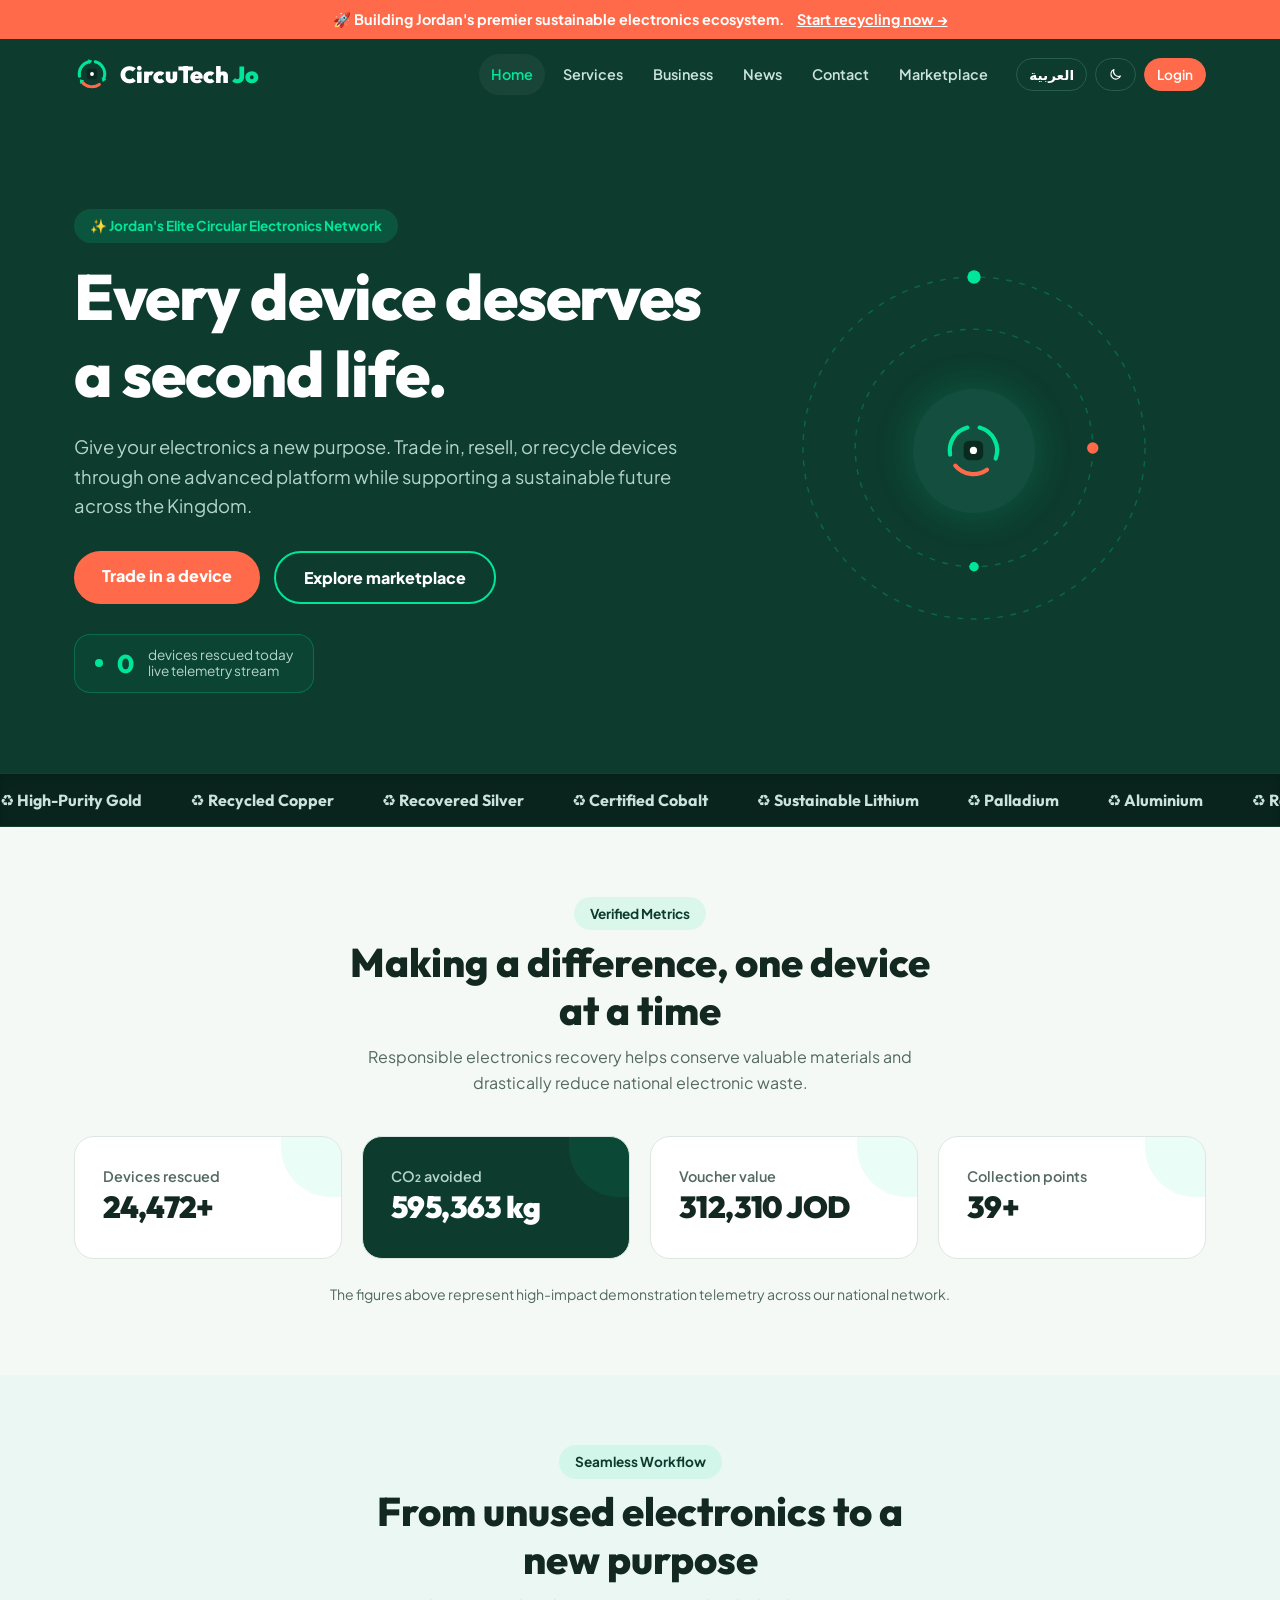
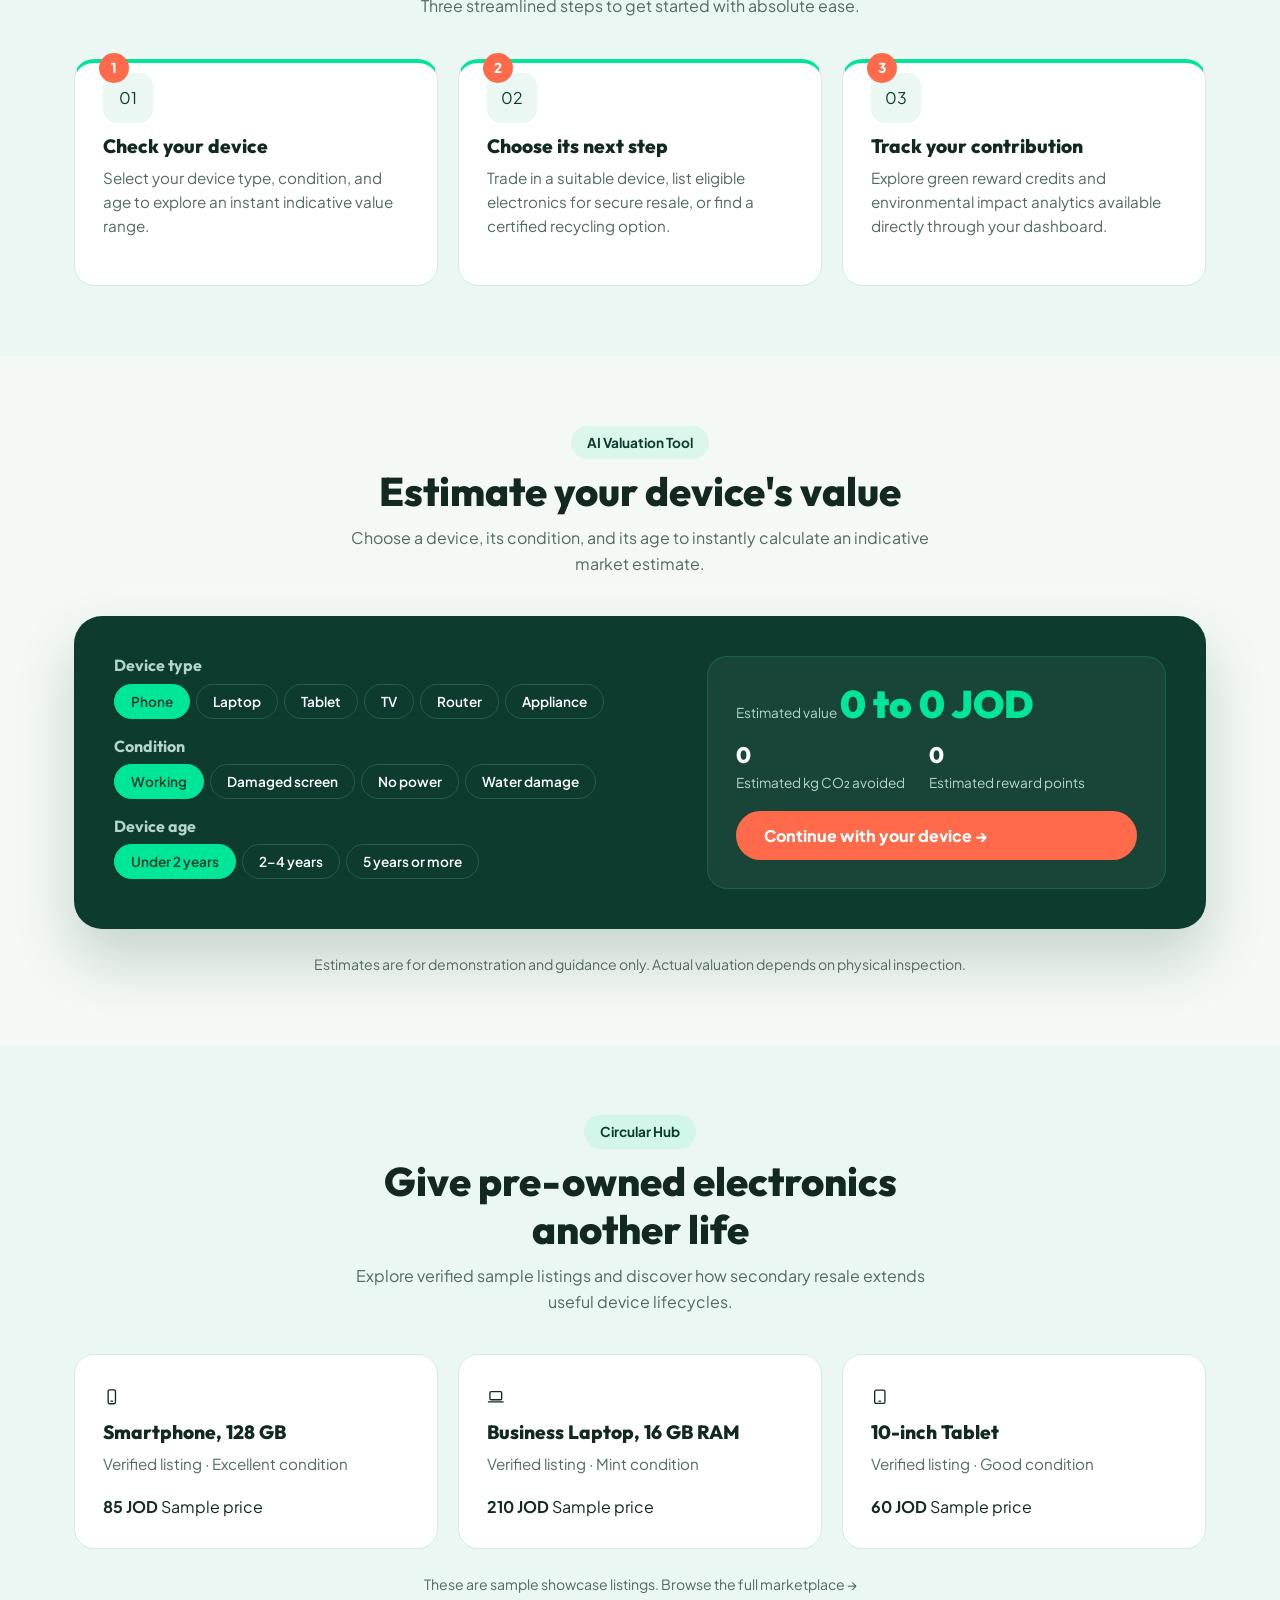
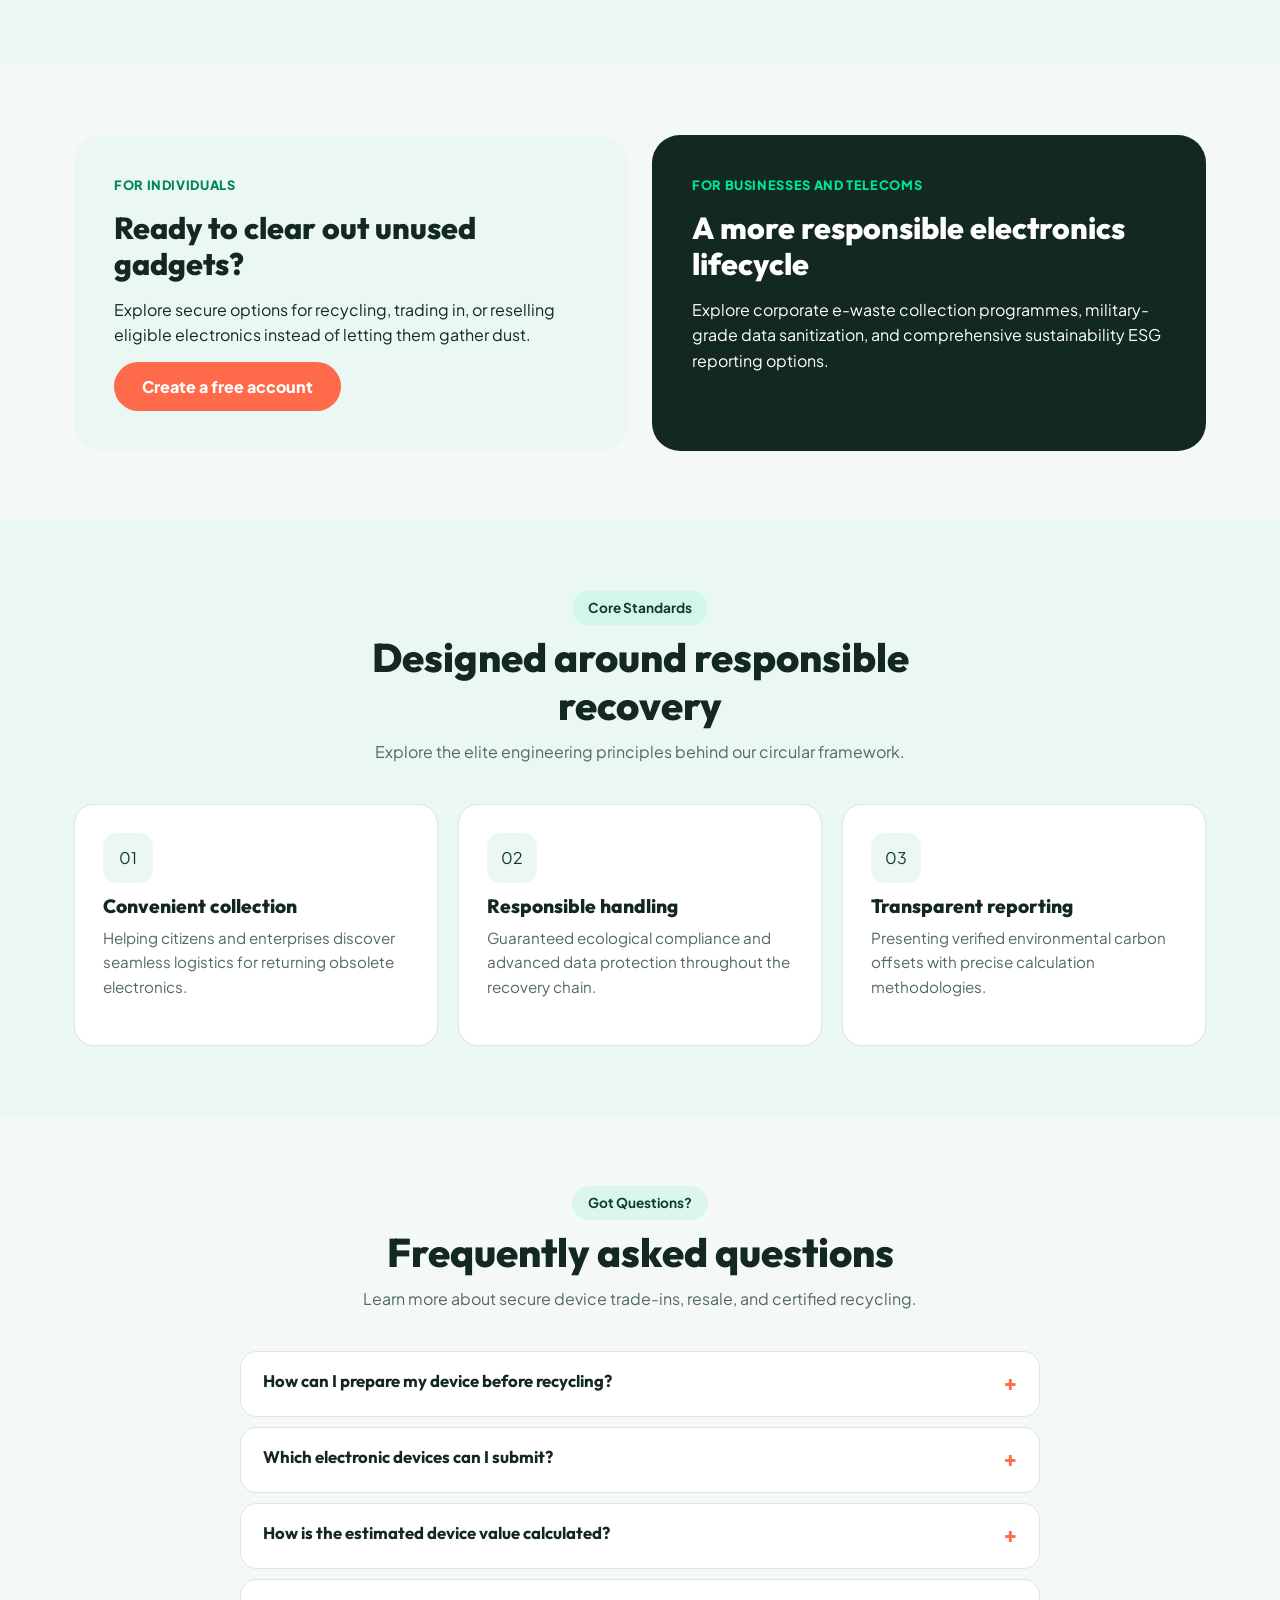
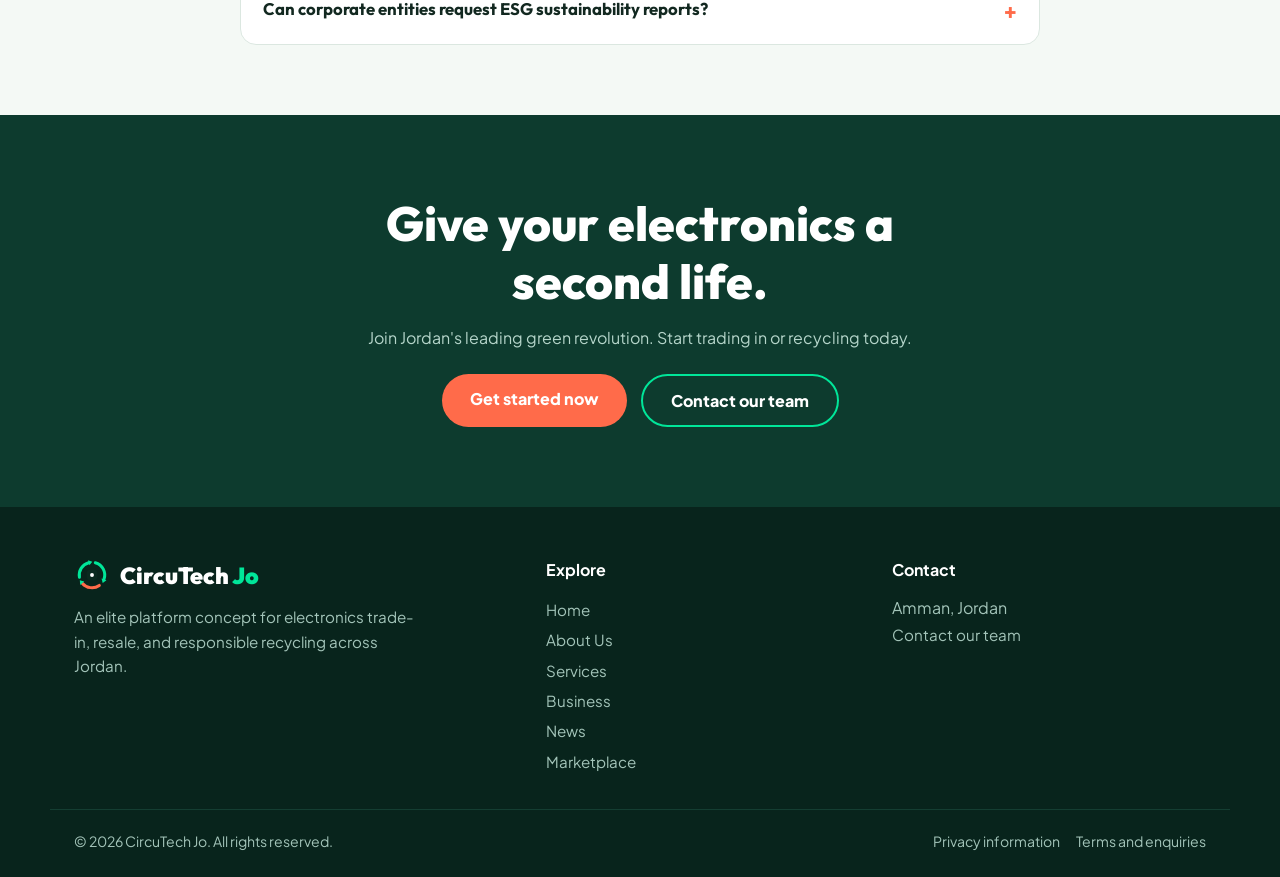
==== circutech/index.html @ 343beb9c "first commit" ====
<!DOCTYPE html>
<html lang="en">
<head>
  <meta charset="UTF-8">
  <meta name="viewport" content="width=device-width, initial-scale=1">

  <title>CircuTech Jo | Give Electronics a Second Life</title>
  <meta name="description" content="Trade in, resell, and recycle electronic devices in Jordan with CircuTech Jo. Discover device valuation, rewards, and sustainable electronics.">
  <meta name="theme-color" content="#0d3b2e">
  <meta name="robots" content="index, follow">

  <meta property="og:title" content="CircuTech Jo | Give Electronics a Second Life">
  <meta property="og:description" content="A smarter way to trade in, resell, and recycle electronics in Jordan.">
  <meta property="og:type" content="website">

  <link rel="preconnect" href="https://fonts.googleapis.com">
  <link rel="preconnect" href="https://fonts.gstatic.com" crossorigin>
  <link href="https://fonts.googleapis.com/css2?family=Outfit:wght@600;700;800;900&family=Plus+Jakarta+Sans:wght@400;500;600;700;800&display=swap" rel="stylesheet">

  <link rel="stylesheet" href="LandingPage/style.css">

  <script src="LandingPage/script.js" defer></script>
  <script src="LandingPage/fx.js" defer></script>

  <style>
    /* لمسات بصرية إضافية فاخرة وخارقة للرئيسية دون الخروج عن ستايل الـ CSS الأصلي */
    .hero {
      padding: 100px 0 80px;
    }
    .card.stat {
      position: relative;
      overflow: hidden;
    }
    .card.stat::after {
      content: '';
      position: absolute;
      top: 0;
      right: 0;
      width: 60px;
      height: 60px;
      background: rgba(0, 230, 153, 0.08);
      border-radius: 0 0 0 50px;
      transition: var(--transition);
    }
    .card.stat:hover::after {
      background: rgba(0, 230, 153, 0.2);
      transform: scale(1.1);
    }
    .calc {
      box-shadow: 0 30px 60px rgba(13, 59, 46, 0.2);
    }
    .step {
      border-top: 4px solid var(--mint);
    }
    .marq {
      box-shadow: inset 0 4px 10px rgba(0,0,0,0.1);
    }
  </style>
</head>

<body>

  <a class="skip" href="#main">Skip to content</a>

  <!-- Announcement -->
  <div class="ann">
    🚀 Building Jordan's premier sustainable electronics ecosystem. 
    <a href="loginpage/login.html#register">Start recycling now →</a>
  </div>

  <!-- Header -->
  <header class="nav" id="top">
    <div class="wrap">

      <a class="logo" href="index.html" aria-label="CircuTech Jo home">
        <svg class="logo-mark" viewBox="0 0 48 48" aria-hidden="true">
          <path class="arc" d="M28.4 7.6A17 17 0 0 1 39.97 29.8"/>
          <polygon class="head" points="38.3,34.5 43.26,31 36.68,28.6"/>
          <path class="arc" d="M33.75 37.9A17 17 0 0 1 10.98 34.93"/>
          <polygon class="head" points="7.77,31.1 8.3,37.18 13.66,32.68"/>
          <path class="arc" d="M7.26 26.95A17 17 0 0 1 19.6 7.58"/>
          <polygon class="head" points="24.43,6.28 18.69,4.2 20.5,10.96"/>
          <rect class="chip" x="17" y="17" width="14" height="14" rx="4"/>
          <circle cx="24" cy="24" r="2.6" fill="#fff"/>
        </svg>
        <span class="logo-text">CircuTech <i>Jo</i></span>
      </a>

      <nav aria-label="Main navigation">
        <ul id="menu">
          <li><a href="index.html" class="active" aria-current="page">Home</a></li>
          <li><a href="servicespage/services.html">Services</a></li>
          <li><a href="businesspage/business.html">Business</a></li>
          <li><a href="newspage/news.html">News</a></li>
          <li><a href="contactpage/contact.html">Contact</a></li>
          <li><a href="marketpage/market.html">Marketplace</a></li>
        </ul>
      </nav>

      <div class="actions">
        <button class="btn-sm" type="button" id="languageBtn" aria-label="Switch language to Arabic">
          العربية
        </button>

        <button class="btn-sm" type="button" id="theme" aria-label="Toggle dark mode" aria-pressed="false">
          <svg class="i" viewBox="0 0 24 24" aria-hidden="true">
            <path d="M20 14.5A8 8 0 0 1 9.5 4a8 8 0 1 0 10.5 10.5z"/>
          </svg>
        </button>

        <a class="btn-sm login" href="loginpage/login.html">Login</a>

        <button
          class="menu-btn"
          type="button"
          id="menuBtn"
          aria-label="Open menu"
          aria-expanded="false"
          aria-controls="menu">
          <span></span>
          <span></span>
          <span></span>
        </button>
      </div>

    </div>
  </header>

  <main id="main">

    <!-- Hero -->
    <section class="hero">
      <canvas id="net" aria-hidden="true"></canvas>

      <div class="wrap">

        <div class="hero-content">
          <span class="badge">✨ Jordan's Elite Circular Electronics Network</span>

          <h1>Every device deserves a second life.</h1>

          <p class="lead">
            Give your electronics a new purpose. Trade in, resell, or recycle
            devices through one advanced platform while supporting a sustainable future across the Kingdom.
          </p>

          <div class="cta">
            <a class="btn" href="loginpage/login.html#register">
              Trade in a device
            </a>

            <a class="btn ghost" href="marketpage/market.html">
              Explore marketplace
            </a>
          </div>

          <div class="live" aria-label="Demonstration counter">
            <span class="dotp" aria-hidden="true"></span>
            <b id="liveN">0</b>
            <small>
              devices rescued today
              <br>
              live telemetry stream
            </small>
          </div>
        </div>

        <div class="orbit" aria-hidden="true">
          <svg viewBox="0 0 400 400">
            <circle class="ring r1" cx="200" cy="200" r="180"/>
            <circle class="ring r2" cx="200" cy="200" r="125"/>

            <g class="spin1">
              <circle class="dot" cx="200" cy="20" r="7"/>
            </g>

            <g class="spin2">
              <circle class="dot c" cx="325" cy="200" r="6"/>
            </g>

            <g class="spin3">
              <circle class="dot" cx="200" cy="325" r="5"/>
            </g>
          </svg>

          <div class="core">
            <svg viewBox="0 0 48 48">
              <path d="M28.4 7.6A17 17 0 0 1 39.97 29.8" fill="none" stroke="#00e699" stroke-width="3" stroke-linecap="round"/>
              <path d="M33.75 37.9A17 17 0 0 1 10.98 34.93" fill="none" stroke="#ff6b4a" stroke-width="3" stroke-linecap="round"/>
              <path d="M7.26 26.95A17 17 0 0 1 19.6 7.58" fill="none" stroke="#00e699" stroke-width="3" stroke-linecap="round"/>
              <rect x="17" y="17" width="14" height="14" rx="4" fill="#0a2a20"/>
              <circle cx="24" cy="24" r="2.6" fill="#fff"/>
            </svg>
          </div>
        </div>

      </div>
    </section>

    <!-- Recovered Materials -->
    <div class="marq" aria-label="Examples of materials recovered from electronics">
      <div class="marq-t" aria-hidden="true">
        <span>♻ High-Purity Gold</span>
        <span>♻ Recycled Copper</span>
        <span>♻ Recovered Silver</span>
        <span>♻ Certified Cobalt</span>
        <span>♻ Sustainable Lithium</span>
        <span>♻ Palladium</span>
        <span>♻ Aluminium</span>
        <span>♻ Rare Earth Elements</span>
      </div>
    </div>

    <!-- Impact -->
    <section class="s" id="impact">
      <div class="wrap">

        <div class="head2">
          <span class="badge" style="background: rgba(0,230,153,0.1); color: var(--g); display: inline-block; margin-bottom: 8px;">Verified Metrics</span>
          <h2>Making a difference, one device at a time</h2>
          <p>
            Responsible electronics recovery helps conserve valuable materials
            and drastically reduce national electronic waste.
          </p>
        </div>

        <div class="grid4">
          <div class="card stat sr">
            <span>Devices rescued</span>
            <b data-n="25000" data-s="+">0</b>
          </div>

          <div class="card stat dark sr">
            <span>CO₂ avoided</span>
            <b data-n="610000" data-s=" kg">0</b>
          </div>

          <div class="card stat sr">
            <span>Voucher value</span>
            <b data-n="320000" data-s=" JOD">0</b>
          </div>

          <div class="card stat sr">
            <span>Collection points</span>
            <b data-n="40" data-s="+">0</b>
          </div>
        </div>

        <p class="note">
          The figures above represent high-impact demonstration telemetry across our national network.
        </p>

      </div>
    </section>

    <!-- How It Works -->
    <section class="s alt" id="how-it-works">
      <div class="wrap">

        <div class="head2">
          <span class="badge" style="background: rgba(0,230,153,0.1); color: var(--g); display: inline-block; margin-bottom: 8px;">Seamless Workflow</span>
          <h2>From unused electronics to a new purpose</h2>
          <p>Three streamlined steps to get started with absolute ease.</p>
        </div>

        <div class="grid3 steps">

          <article class="card step sr">
            <b class="n">1</b>
            <div class="ic" aria-hidden="true">01</div>
            <h3>Check your device</h3>
            <p>
              Select your device type, condition, and age to explore an
              instant indicative value range.
            </p>
          </article>

          <article class="card step sr">
            <b class="n">2</b>
            <div class="ic" aria-hidden="true">02</div>
            <h3>Choose its next step</h3>
            <p>
              Trade in a suitable device, list eligible electronics for secure resale,
              or find a certified recycling option.
            </p>
          </article>

          <article class="card step sr">
            <b class="n">3</b>
            <div class="ic" aria-hidden="true">03</div>
            <h3>Track your contribution</h3>
            <p>
              Explore green reward credits and environmental impact analytics available
              directly through your dashboard.
            </p>
          </article>

        </div>
      </div>
    </section>

    <!-- Device Calculator -->
    <section class="s" id="calculator">
      <div class="wrap">

        <div class="head2">
          <span class="badge" style="background: rgba(0,230,153,0.1); color: var(--g); display: inline-block; margin-bottom: 8px;">AI Valuation Tool</span>
          <h2>Estimate your device's value</h2>
          <p>
            Choose a device, its condition, and its age to instantly calculate an indicative market estimate.
          </p>
        </div>

        <div class="calc" id="calc">

          <div class="calc-options">

            <h3 id="deviceTypeTitle">Device type</h3>
            <div class="opts" data-k="type" role="group" aria-labelledby="deviceTypeTitle">
              <button class="opt" data-v="phone" aria-pressed="true" type="button">Phone</button>
              <button class="opt" data-v="laptop" aria-pressed="false" type="button">Laptop</button>
              <button class="opt" data-v="tablet" aria-pressed="false" type="button">Tablet</button>
              <button class="opt" data-v="tv" aria-pressed="false" type="button">TV</button>
              <button class="opt" data-v="router" aria-pressed="false" type="button">Router</button>
              <button class="opt" data-v="appliance" aria-pressed="false" type="button">Appliance</button>
            </div>

            <h3 id="conditionTitle">Condition</h3>
            <div class="opts" data-k="cond" role="group" aria-labelledby="conditionTitle">
              <button class="opt" data-v="working" aria-pressed="true" type="button">Working</button>
              <button class="opt" data-v="screen" aria-pressed="false" type="button">Damaged screen</button>
              <button class="opt" data-v="power" aria-pressed="false" type="button">No power</button>
              <button class="opt" data-v="water" aria-pressed="false" type="button">Water damage</button>
            </div>

            <h3 id="deviceAgeTitle">Device age</h3>
            <div class="opts" data-k="age" role="group" aria-labelledby="deviceAgeTitle">
              <button class="opt" data-v="new" aria-pressed="true" type="button">Under 2 years</button>
              <button class="opt" data-v="mid" aria-pressed="false" type="button">2–4 years</button>
              <button class="opt" data-v="old" aria-pressed="false" type="button">5 years or more</button>
            </div>

          </div>

          <div class="res" aria-live="polite" aria-atomic="true">
            <div>
              <small>Estimated value</small>
              <span class="big">
                <span id="cLo">0</span> to
                <span id="cHi">0</span> JOD
              </span>
            </div>

            <div class="row2">
              <div>
                <b id="cCo2">0</b>
                <small>Estimated kg CO₂ avoided</small>
              </div>

              <div>
                <b id="cPts">0</b>
                <small>Estimated reward points</small>
              </div>
            </div>

            <a class="btn" href="loginpage/login.html#register">
              Continue with your device →
            </a>
          </div>

        </div>

        <p class="note">
          Estimates are for demonstration and guidance only. Actual valuation depends on physical inspection.
        </p>

      </div>
    </section>

    <!-- Marketplace -->
    <section class="s alt" id="marketplace">
      <div class="wrap">

        <div class="head2">
          <span class="badge" style="background: rgba(0,230,153,0.1); color: var(--g); display: inline-block; margin-bottom: 8px;">Circular Hub</span>
          <h2>Give pre-owned electronics another life</h2>
          <p>
            Explore verified sample listings and discover how secondary resale extends useful device lifecycles.
          </p>
        </div>

        <div class="grid3">

          <article class="card lst sr">
            <div class="pic" aria-hidden="true">
              <svg class="i" viewBox="0 0 24 24">
                <rect x="7" y="2.5" width="10" height="19" rx="2"/>
                <path d="M11 18h2"/>
              </svg>
            </div>
            <h3>Smartphone, 128 GB</h3>
            <p>Verified listing · Excellent condition</p>
            <div class="row">
              <b>85 JOD</b>
              <span class="tag2">Sample price</span>
            </div>
          </article>

          <article class="card lst sr">
            <div class="pic" aria-hidden="true">
              <svg class="i" viewBox="0 0 24 24">
                <rect x="4" y="5" width="16" height="11" rx="1.5"/>
                <path d="M2 19h20"/>
              </svg>
            </div>
            <h3>Business Laptop, 16 GB RAM</h3>
            <p>Verified listing · Mint condition</p>
            <div class="row">
              <b>210 JOD</b>
              <span class="tag2">Sample price</span>
            </div>
          </article>

          <article class="card lst sr">
            <div class="pic" aria-hidden="true">
              <svg class="i" viewBox="0 0 24 24">
                <rect x="5" y="3" width="14" height="18" rx="2"/>
                <path d="M11 18h2"/>
              </svg>
            </div>
            <h3>10-inch Tablet</h3>
            <p>Verified listing · Good condition</p>
            <div class="row">
              <b>60 JOD</b>
              <span class="tag2">Sample price</span>
            </div>
          </article>

        </div>

        <p class="note">
          These are sample showcase listings. 
          <a class="read" href="marketpage/market.html">Browse the full marketplace →</a>
        </p>

      </div>
    </section>

    <!-- Audience -->
    <section class="s" id="solutions">
      <div class="wrap seg">

        <div class="p1 sr">
          <span class="t">For individuals</span>
          <h2>Ready to clear out unused gadgets?</h2>
          <p>
            Explore secure options for recycling, trading in, or reselling eligible
            electronics instead of letting them gather dust.
          </p>
          <a class="btn" href="loginpage/login.html#register">Create a free account</a>
        </div>

        <div class="p2 sr">
          <span class="t">For businesses and telecoms</span>
          <h2>A more responsible electronics lifecycle</h2>
          <p>
            Explore corporate e-waste collection programmes, military-grade data sanitization, and
            comprehensive sustainability ESG reporting options.
          </p>
        </div>

      </div>
    </section>

    <!-- Trust -->
    <section class="s alt" id="trust">
      <div class="wrap">

        <div class="head2">
          <span class="badge" style="background: rgba(0,230,153,0.1); color: var(--g); display: inline-block; margin-bottom: 8px;">Core Standards</span>
          <h2>Designed around responsible recovery</h2>
          <p>Explore the elite engineering principles behind our circular framework.</p>
        </div>

        <div class="grid3">

          <article class="card sr">
            <div class="ic" aria-hidden="true">01</div>
            <h3>Convenient collection</h3>
            <p>
              Helping citizens and enterprises discover seamless logistics for returning obsolete electronics.
            </p>
          </article>

          <article class="card sr">
            <div class="ic" aria-hidden="true">02</div>
            <h3>Responsible handling</h3>
            <p>
              Guaranteed ecological compliance and advanced data protection throughout the recovery chain.
            </p>
          </article>

          <article class="card sr">
            <div class="ic" aria-hidden="true">03</div>
            <h3>Transparent reporting</h3>
            <p>
              Presenting verified environmental carbon offsets with precise calculation methodologies.
            </p>
          </article>

        </div>
      </div>
    </section>

    <!-- FAQ -->
    <section class="s" id="faq">
      <div class="wrap">

        <div class="head2">
          <span class="badge" style="background: rgba(0,230,153,0.1); color: var(--g); display: inline-block; margin-bottom: 8px;">Got Questions?</span>
          <h2>Frequently asked questions</h2>
          <p>Learn more about secure device trade-ins, resale, and certified recycling.</p>
        </div>

        <div class="faq">

          <details>
            <summary>How can I prepare my device before recycling?</summary>
            <p>
              Back up your personal files, sign out of all cloud accounts, and perform a factory reset.
              Always remove SIM and memory cards before handing over your device.
            </p>
          </details>

          <details>
            <summary>Which electronic devices can I submit?</summary>
            <p>
              Our platform handles smartphones, laptops, tablets, smart TVs,
              networking routers, and household appliances. Acceptance depends on condition.
            </p>
          </details>

          <details>
            <summary>How is the estimated device value calculated?</summary>
            <p>
              Estimates factor in the device category, release year, functional condition, and market resale demand.
            </p>
          </details>

          <details>
            <summary>Can corporate entities request ESG sustainability reports?</summary>
            <p>
              Yes! Businesses can partner with our team to obtain verified carbon offset reports and ITAD destruction certificates.
            </p>
          </details>

        </div>
      </div>
    </section>

    <!-- Final Call to Action -->
    <section class="band">
      <div class="wrap">
        <h2>Give your electronics a second life.</h2>
        <p>
          Join Jordan's leading green revolution. Start trading in or recycling today.
        </p>

        <div class="cta">
          <a class="btn" href="loginpage/login.html#register">Get started now</a>
          <a class="btn ghost" href="contactpage/contact.html">Contact our team</a>
        </div>
      </div>
    </section>

  </main>

  <!-- Footer -->
  <footer>
    <div class="wrap f-top">

      <div class="f-brand">
        <a class="logo" href="index.html" aria-label="CircuTech Jo home">
          <svg class="logo-mark" viewBox="0 0 48 48" aria-hidden="true">
            <path class="arc" d="M28.4 7.6A17 17 0 0 1 39.97 29.8"/>
            <polygon class="head" points="38.3,34.5 43.26,31 36.68,28.6"/>
            <path class="arc" d="M33.75 37.9A17 17 0 0 1 10.98 34.93"/>
            <polygon class="head" points="7.77,31.1 8.3,37.18 13.66,32.68"/>
            <path class="arc" d="M7.26 26.95A17 17 0 0 1 19.6 7.58"/>
            <polygon class="head" points="24.43,6.28 18.69,4.2 20.5,10.96"/>
            <rect class="chip" x="17" y="17" width="14" height="14" rx="4"/>
            <circle cx="24" cy="24" r="2.6" fill="#fff"/>
          </svg>
          <span class="logo-text">CircuTech <i>Jo</i></span>
        </a>

        <p>
          An elite platform concept for electronics trade-in, resale, and responsible
          recycling across Jordan.
        </p>
      </div>

      <nav class="f-col" aria-label="Footer navigation">
        <h4>Explore</h4>
        <ul>
          <li><a href="index.html">Home</a></li>
          <li><a href="aboutpage/about.html">About Us</a></li>
          <li><a href="servicespage/services.html">Services</a></li>
          <li><a href="businesspage/business.html">Business</a></li>
          <li><a href="newspage/news.html">News</a></li>
          <li><a href="marketpage/market.html">Marketplace</a></li>
        </ul>
      </nav>

      <div class="f-col">
        <h4>Contact</h4>
        <ul>
          <li>Amman, Jordan</li>
          <li>
            <a href="contactpage/contact.html">Contact our team</a>
          </li>
        </ul>
      </div>

    </div>

    <div class="wrap f-bottom">
      <p>© <span id="year">2026</span> CircuTech Jo. All rights reserved.</p>

      <div class="f-legal">
        <a href="contactpage/contact.html">Privacy information</a>
        <a href="contactpage/contact.html">Terms and enquiries</a>
      </div>
    </div>
  </footer>

  <!-- Back to Top -->
  <a class="to-top" id="toTop" href="#top" aria-label="Back to top">
    <svg class="i" viewBox="0 0 24 24" aria-hidden="true">
      <path d="M12 19V5M6 11l6-6 6 6"/>
    </svg>
  </a>

</body>
</html>
---- circutech/LandingPage/style.css ----
/* ==========================================
   1. المتغيرات العامة (CSS Variables)
   ================================---------- */
:root {
  --g: #0d3b2e;
  --g2: #08241c;
  --mint: #00e699;
  --coral: #ff6b4a;
  --coral-d: #e05536;
  --bg: #f4f9f5;
  --card: #fff;
  --ink: #122820;
  --mut: #536961;
  --line: #dbe7e0;
  --soft: #eaf7f2;
  --r: 20px;
  --h: 'Outfit', system-ui, sans-serif;
  --f: 'Plus Jakarta Sans', system-ui, sans-serif;
  --transition: all 0.25s ease-in-out;
}
[data-theme=dark] {
  --bg: #0b1511;
  --card: #12221a;
  --ink: #e8f3ec;
  --mut: #9bb0a4;
  --line: #1f3529;
  --soft: #0f1c16;
}
/* ==========================================
   2. الإعدادات الأساسية وتأثير الفتح التدريجي
   ================================---------- */
* {
  box-sizing: border-box;
  margin: 0;
  padding: 0;
}
html {
  scroll-behavior: smooth;
}
body {
  font-family: var(--f);
  background: var(--bg);
  color: var(--ink);
  line-height: 1.6;
  animation: pageFadeIn 0.8s ease-out forwards;
}
@keyframes pageFadeIn {
  from {
    opacity: 0;
    transform: translateY(8px);
  }
  to {
    opacity: 1;
    transform: translateY(0);
  }
}
a {
  color: inherit;
  text-decoration: none;
}
img {
  max-width: 100%;
}
:focus-visible {
  outline: 2px solid var(--mint);
  outline-offset: 2px;
}
.skip {
  position: absolute;
  left: -999px;
}
.skip:focus {
  left: 12px;
  top: 12px;
  background: #fff;
  color: #000;
  padding: 8px 14px;
  z-index: 99;
  border-radius: 8px;
}
.wrap {
  max-width: 1180px;
  margin: auto;
  padding: 0 24px;
}
h1, h2, h3 {
  font-family: var(--h);
  line-height: 1.2;
  font-weight: 800;
}
/* ==========================================
   3. شريط الإعلانات والقوائم (Announcement & Nav)
   ================================---------- */
.ann {
  background: var(--coral);
  color: #fff;
  text-align: center;
  padding: 8px 16px;
  font-weight: 700;
  font-size: .9rem;
}
.ann a {
  margin-left: 10px;
  text-decoration: underline;
}
.nav {
  background: var(--g);
  position: sticky;
  top: 0;
  z-index: 50;
  transition: box-shadow .2s ease;
}

.nav {
  background: var(--g);
  position: sticky;
  top: 0;
  z-index: 1000;
  width: 100%;
  transition: box-shadow 0.2s ease;
}

.nav.scrolled {
  box-shadow: 0 4px 20px rgba(0, 0, 0, 0.15);
}


.nav .wrap {
  display: flex;
  align-items: center;
  justify-content: space-between;
  gap: 16px;
  min-height: 70px;
  position: relative;
}

.logo {
  display: flex;
  align-items: center;
  gap: 10px;
  color: #fff;
  flex-shrink: 0;
  margin-right: 0;
}

#menu {
  display: flex;
  align-items: center;
  justify-content: center;
  gap: 6px;
  list-style: none;
  margin: 0;
  padding: 0;
  flex: 1;
}

#menu li {
  list-style: none;
}

#menu a {
  display: block;
  color: #cce3dc;
  font-weight: 600;
  font-size: 0.9rem;
  padding: 9px 12px;
  border-radius: 99px;
  white-space: nowrap;
  transition: var(--transition);
}

#menu a:hover,
#menu a.active {
  color: var(--mint);
  background: rgba(255, 255, 255, 0.05);
}

.actions {
  display: flex;
  gap: 8px;
  align-items: center;
  flex-shrink: 0;
}

.logo {
  display: flex;
  align-items: center;
  gap: 10px;
  color: #fff;
  margin-right: auto;
  flex-shrink: 0;
}

.logo-mark {
  width: 36px;
  height: 36px;
  flex-shrink: 0;
}

.logo-mark .arc {
  fill: none;
  stroke: var(--mint);
  stroke-width: 4;
  stroke-linecap: round;
}

.logo-mark .arc:nth-of-type(2) {
  stroke: var(--coral);
}

.logo-mark .head {
  fill: var(--mint);
}

.logo-mark .chip {
  fill: #0a2a20;
}

.logo-text {
  font: 900 1.45rem var(--h);
  white-space: nowrap;
}

.logo-text i {
  color: var(--mint);
  font-style: normal;
}



.btn-sm {
  border: 1.5px solid #285e4d;
  background: none;
  color: #fff;
  padding: 7px 12px;
  border-radius: 99px;
  font: 600 0.85rem var(--f);
  cursor: pointer;
  white-space: nowrap;
  transition: var(--transition);
}

.btn-sm:hover {
  border-color: var(--mint);
}

.btn-sm.login {
  background: var(--coral);
  border-color: var(--coral);
}

.btn-sm.login:hover {
  background: var(--coral-d);
}

.menu-btn {
  display: none;
  background: none;
  border: 0;
  cursor: pointer;
  padding: 8px;
  flex-shrink: 0;
}

.menu-btn span {
  display: block;
  width: 22px;
  height: 2px;
  background: #fff;
  margin: 5px 0;
  border-radius: 2px;
}

/* ==========================================
   4. الأزرار (Buttons)
   ================================---------- */
.btn {
  display: inline-block;
  border: 0;
  cursor: pointer;
  background: var(--coral);
  color: #fff;
  font: 800 1rem var(--f);
  padding: 14px 28px;
  border-radius: 99px;
  transition: var(--transition);
}
.btn:hover {
  background: var(--coral-d);
  transform: translateY(-2px);
}
.btn.ghost {
  background: none;
  border: 2px solid var(--mint);
  color: #fff;
}
.btn.ghost:hover {
  background: rgba(0, 230, 153, 0.1);
}
.btn.dark {
  background: var(--g);
}
.btn.soft {
  background: var(--soft);
  color: var(--g);
}
.btn:disabled {
  opacity: .6;
  cursor: not-allowed;
}
/* ==========================================
   5. قسم البطل (Hero Section)
   ================================---------- */
.hero {
  background: var(--g);
  color: #fff;
  padding: 80px 0 60px;
  position: relative;
  overflow: hidden;
}
#net {
  position: absolute;
  inset: 0;
  width: 100%;
  height: 100%;
  opacity: 0.4;
}
.hero .wrap {
  position: relative;
  z-index: 1;
  display: grid;
  grid-template-columns: 1.15fr .85fr;
  gap: 40px;
  align-items: center;
}
.badge {
  display: inline-block;
  background: rgba(0, 230, 153, .15);
  color: var(--mint);
  padding: 6px 16px;
  border-radius: 99px;
  font-weight: 700;
  font-size: .85rem;
  margin-bottom: 16px;
}
.hero h1 {
  font-size: clamp(2.5rem, 5vw, 4.2rem);
  letter-spacing: -.02em;
  margin-bottom: 20px;
}
.hero h1 em {
  color: var(--mint);
  font-style: normal;
}
.hero p.lead {
  font-size: 1.15rem;
  color: #b5d5ca;
  max-width: 52ch;
  margin-bottom: 30px;
}
.cta {
  display: flex;
  gap: 14px;
  flex-wrap: wrap;
}
/* Live Counter & Orbit Visual */
.live {
  display: inline-flex;
  align-items: center;
  gap: 14px;
  margin-top: 30px;
  padding: 12px 20px;
  border: 1px solid rgba(0, 230, 153, .25);
  border-radius: 16px;
  background: rgba(0, 230, 153, .05);
}
.live b {
  font: 800 1.6rem var(--h);
  color: var(--mint);
}
.live small {
  color: #b5d5ca;
  font-size: .85rem;
  line-height: 1.2;
}
.dotp {
  width: 8px;
  height: 8px;
  border-radius: 50%;
  background: var(--mint);
  box-shadow: 0 0 0 0 rgba(0, 230, 153, .7);
  animation: pulse-dot 2s infinite;
}
@keyframes pulse-dot {
  70% { box-shadow: 0 0 0 10px rgba(0, 230, 153, 0); }
  100% { box-shadow: 0 0 0 0 rgba(0, 230, 153, 0); }
}
.orbit {
  position: relative;
  width: min(380px, 80vw);
  aspect-ratio: 1;
  margin: auto;
}
.orbit > svg {
  width: 100%;
  height: 100%;
  overflow: visible;
}
.ring {
  fill: none;
  stroke: rgba(0, 230, 153, .25);
  stroke-width: 1.5;
  stroke-dasharray: 6 8;
}
.r1 { animation: spin-slow 35s linear infinite; }
.r2 { animation: spin-slow 25s linear infinite reverse; }
@keyframes spin-slow {
  to { transform: rotate(360deg); }
}
.dot { fill: var(--mint); }
.dot.c { fill: var(--coral); }
.spin1, .spin2, .spin3 {
  transform-origin: 200px 200px;
}
.spin1 { animation: rot 18s linear infinite; }
.spin2 { animation: rot 12s linear infinite reverse; }
.spin3 { animation: rot 8s linear infinite; }
@keyframes rot {
  to { transform: rotate(360deg); }
}
.orbit .core {
  position: absolute;
  inset: 34%;
  border-radius: 50%;
  background: #144e3e;
  display: grid;
  place-items: center;
  box-shadow: 0 0 40px rgba(0, 230, 153, .2);
}
.orbit .core svg {
  width: 55%;
  height: auto;
}
/* ==========================================
   6. شريط التمرير (Marquee)
   ================================---------- */
.marq {
  overflow: hidden;
  background: var(--g2);
  color: #cce3dc;
  padding: 16px 0;
  border-block: 1px solid #143e32;
}
.marq-t {
  display: flex;
  gap: 48px;
  width: max-content;
  animation: mq 35s linear infinite;
}
.marq:hover .marq-t {
  animation-play-state: paused;
}
.marq-t span {
  display: flex;
  align-items: center;
  gap: 10px;
  font: 700 1rem var(--h);
  white-space: nowrap;
}
.marq-t .i {
  color: var(--mint);
}
@keyframes mq {
  to { transform: translateX(-50%); }
}
/* ==========================================
   7. الأقسام والبطاقات (Sections & Cards)
   ================================---------- */
section.s {
  padding: 70px 0;
}
.s.alt {
  background: var(--soft);
}
.head2 {
  text-align: center;
  max-width: 600px;
  margin: 0 auto 40px;
}
.head2 h2 {
  font-size: clamp(1.8rem, 3.5vw, 2.5rem);
  margin-bottom: 10px;
}
.head2 p {
  color: var(--mut);
}
.grid3, .grid4 {
  display: grid;
  gap: 20px;
  grid-template-columns: repeat(auto-fit, minmax(250px, 1fr));
}
.card {
  background: var(--card);
  border: 1px solid var(--line);
  border-radius: var(--r);
  padding: 28px;
  transition: var(--transition);
}
.card:hover {
  transform: translateY(-4px);
  border-color: var(--mint);
  box-shadow: 0 16px 30px -15px rgba(13, 59, 46, .15);
}
.card h3 {
  font-size: 1.2rem;
  margin: 12px 0 8px;
}
.card p {
  color: var(--mut);
  font-size: .95rem;
}
.i {
  width: 1.1em;
  height: 1.1em;
  stroke: currentColor;
  fill: none;
  stroke-width: 1.8;
  stroke-linecap: round;
  stroke-linejoin: round;
  vertical-align: -.2em;
  flex: none;
}
.ic {
  width: 50px;
  height: 50px;
  border-radius: 14px;
  background: var(--soft);
  display: grid;
  place-items: center;
  color: var(--g);
  transition: var(--transition);
}
.card:hover .ic {
  background: var(--g);
  color: var(--mint);
}
.steps {
  position: relative;
}
.step {
  position: relative;
  padding-top: 10px;
}
.step b.n {
  position: absolute;
  top: -10px;
  left: 24px;
  background: var(--coral);
  color: #fff;
  width: 30px;
  height: 30px;
  border-radius: 50%;
  display: grid;
  place-items: center;
  font-size: .85rem;
  font-weight: 800;
}
/* تنسيق الإحصائيات لضمان بقاء الأرقام والوحدات في سطر واحد بانتظام */
.stat {
  text-align: left;
  display: flex;
  flex-direction: column;
  justify-content: space-between;
}
.stat b {
  display: flex;
  flex-wrap: wrap;
  align-items: baseline;
  gap: 6px;
  font: 900 1.9rem var(--h);
  letter-spacing: -0.02em;
  margin-bottom: 4px;
}
.stat span {
  color: var(--mut);
  font-weight: 600;
  font-size: .9rem;
}
.stat.dark {
  background: var(--g);
  color: #fff;
}
.stat.dark span {
  color: #b5d5ca;
}
.note {
  text-align: center;
  color: var(--mut);
  margin-top: 24px;
  font-size: .88rem;
}
/* الأجزاء الداخلية والصفحات الفرعية (About / Segments) */
.seg {
  display: grid;
  grid-template-columns: 1fr 1fr;
  gap: 24px;
}
.seg > div {
  border-radius: 28px;
  padding: 40px;
  display: flex;
  flex-direction: column;
  gap: 14px;
  align-items: flex-start;
}
.seg h2 {
  font-size: 1.9rem;
}
.seg .t {
  font-weight: 800;
  font-size: .8rem;
  text-transform: uppercase;
  letter-spacing: .05em;
}
.seg .p1 {
  background: #eaf7f2;
  color: #122820;
}
.seg .p1 .t { color: #00855a; }
.seg .p2 {
  background: #122820;
  color: #fff;
}
.seg .p2 .t { color: var(--mint); }
[data-theme=dark] .seg .p1 {
  background: #14301f;
  color: #e8f3ec;
}
/* صفحات العرض الفرعية مثل About Us مع إزالة الحواف المنحنية ومنع الفراغات (White Space) */
.page-hero {
  background: var(--g);
  color: #fff;
  padding: 40px 0;
  border-radius: 0;
}
.page-hero h1 {
  font-size: clamp(2rem, 4.5vw, 3rem);
}
.page-hero p {
  color: #b5d5ca;
  margin-top: 6px;
  max-width: 56ch;
}
.page-body {
  padding: 30px 0 60px;
}
.about-grid {
  display: grid;
  grid-template-columns: 1.1fr .9fr;
  gap: 32px;
  align-items: center;
  margin-bottom: 36px;
}
.lead {
  font-size: 1.15rem;
  color: var(--mut);
}
.about-art {
  min-height: 220px;
  border-radius: 24px;
  background: linear-gradient(135deg, var(--g), #157a5a);
  display: grid;
  place-items: center;
  color: var(--mint);
}
.about-art .i {
  width: 72px;
  height: 72px;
  stroke-width: 1.2;
}
/* أنيميشن بسيط وهادئ لبطاقات قسم About Us والأقسام الداخلية */
.page-body .card, .about-grid > * {
  opacity: 0;
  transform: translateY(12px);
  transition: opacity 0.5s ease-out, transform 0.5s ease-out;
}
.page-body .card.seen, .about-grid > *.seen {
  opacity: 1;
  transform: translateY(0);
}
/* ==========================================
   8. الحاسبة والأسئلة الشائعة (Calculator & FAQ)
   ================================---------- */
.calc {
  display: grid;
  grid-template-columns: 1.1fr .9fr;
  gap: 32px;
  background: var(--g);
  color: #fff;
  border-radius: 28px;
  padding: 40px;
}
.calc h3 {
  font-size: 1rem;
  margin: 18px 0 8px;
  color: #b5d5ca;
  font-weight: 700;
}
.calc h3:first-child {
  margin-top: 0;
}
.opts {
  display: flex;
  flex-wrap: wrap;
  gap: 6px;
}
.opt {
  border: 1.5px solid #285e4d;
  background: none;
  color: #fff;
  padding: 8px 16px;
  border-radius: 99px;
  font: 600 .85rem var(--f);
  cursor: pointer;
  transition: var(--transition);
}
.opt:hover {
  border-color: var(--mint);
}
.opt[aria-pressed=true] {
  background: var(--mint);
  border-color: var(--mint);
  color: var(--g);
}
.res {
  background: rgba(255, 255, 255, .05);
  border: 1px solid rgba(0, 230, 153, .2);
  border-radius: 20px;
  padding: 28px;
  display: flex;
  flex-direction: column;
  gap: 16px;
  justify-content: center;
}
.res .big {
  font: 900 2.4rem var(--h);
  color: var(--mint);
  line-height: 1;
}
.res small {
  color: #b5d5ca;
  font-size: .85rem;
}
.res .row2 {
  display: flex;
  gap: 24px;
}
.res .row2 b {
  font: 800 1.4rem var(--h);
  display: block;
}
/* FAQ */
.faq {
  max-width: 800px;
  margin: auto;
  display: grid;
  gap: 10px;
}
.faq details {
  background: var(--card);
  border: 1px solid var(--line);
  border-radius: 16px;
  padding: 0 22px;
  transition: var(--transition);
}
.faq details[open] {
  border-color: var(--mint);
}
.faq summary {
  cursor: pointer;
  list-style: none;
  font: 700 1.05rem var(--h);
  padding: 18px 0;
  display: flex;
  justify-content: space-between;
  gap: 16px;
}
.faq summary::-webkit-details-marker { display: none; }
.faq summary::after {
  content: "+";
  font-size: 1.4rem;
  color: var(--coral);
}
.faq details[open] summary::after {
  content: "–";
}
.faq p {
  color: var(--mut);
  padding-bottom: 18px;
  font-size: .95rem;
}
/* Band CTA */
.band {
  background: var(--g);
  color: #fff;
  text-align: center;
  padding: 80px 0;
  position: relative;
}
.band h2 {
  font-size: clamp(1.8rem, 4vw, 3rem);
  max-width: 16ch;
  margin: 0 auto 14px;
}
.band p {
  color: #b5d5ca;
  margin-bottom: 24px;
}
.band .cta {
  justify-content: center;
}
/* ==========================================
   9. التذييل (Footer)
   ================================---------- */
footer {
  background: var(--g2);
  color: #a3c4b9;
  padding: 50px 0 24px;
}
.f-top {
  display: grid;
  grid-template-columns: 1.4fr 1fr 1fr;
  gap: 32px;
}
.f-col h4 {
  color: #fff;
  margin-bottom: 12px;
  font-size: 1rem;
}
.f-col ul {
  list-style: none;
}
.f-col a {
  text-decoration: none;
  line-height: 2;
  font-size: .95rem;
  transition: var(--transition);
}
.f-col a:hover {
  color: var(--mint);
}
.f-brand p {
  margin-top: 12px;
  max-width: 32ch;
  font-size: .95rem;
}
.f-bottom {
  display: flex;
  justify-content: space-between;
  gap: 12px;
  flex-wrap: wrap;
  border-top: 1px solid #143e32;
  margin-top: 32px;
  padding-top: 20px;
  font-size: .88rem;
}
.f-legal {
  display: flex;
  gap: 16px;
}
.to-top {
  position: fixed;
  right: 20px;
  bottom: 20px;
  width: 40px;
  height: 40px;
  border-radius: 50%;
  background: var(--coral);
  color: #fff;
  display: grid;
  place-items: center;
  text-decoration: none;
  opacity: 0;
  pointer-events: none;
  transition: var(--transition);
}
.to-top.show {
  opacity: 1;
  pointer-events: auto;
}
/* ==========================================
   10. الاستجابة للشاشات المختلفة (Media Queries)
   ================================---------- */
@media (max-width: 900px) {
  .hero .wrap,
  .calc,
  .f-top,
  .seg,
  .about-grid {
    grid-template-columns: 1fr;
  }
  .menu-btn {
    display: block;
  }
  #menu {
    position: absolute;
    top: 100%;
    left: 0;
    right: 0;
    background: var(--g);
    flex-direction: column;
    padding: 16px 24px;
    display: none;
    box-shadow: 0 10px 20px rgba(0,0,0,.2);
  }
  .nav.open #menu {
    display: flex;
  }
  .nav .wrap {
    position: relative;
  }
  .actions .btn-sm:not(.login) {
    display: none;
  }
}
/* =========================================
   NEWS PAGE
   ========================================= */
.news-hero {
    padding: 54px 0;
    overflow: hidden;
    position: relative;
}
.news-hero .wrap {
    position: relative;
    z-index: 1;
}
.news-eyebrow,
.news-label {
    display: inline-block;
    color: var(--mint);
    font-size: 0.78rem;
    font-weight: 800;
    letter-spacing: 0.12em;
    margin-bottom: 12px;
}
.news-hero h1 {
    max-width: 760px;
    font-size: clamp(2.3rem, 5vw, 3.8rem);
    line-height: 1.15;
    letter-spacing: -0.04em;
}
.news-hero h1 span {
    color: var(--mint);
}
.news-hero p {
    max-width: 620px;
    margin-top: 16px;
    color: #c1d8ce;
    font-size: 1.05rem;
    line-height: 1.8;
}
.news-body {
    padding: 44px 0 64px;
}
.news-heading {
    display: flex;
    align-items: end;
    justify-content: space-between;
    gap: 20px;
    margin-bottom: 28px;
}
.news-heading .news-label {
    color: var(--coral-d);
    margin-bottom: 8px;
}
.news-heading h2 {
    font-size: clamp(1.7rem, 3vw, 2.3rem);
    margin-bottom: 8px;
}
.news-heading p {
    color: var(--mut);
    line-height: 1.7;
}
.news-count {
    flex-shrink: 0;
    padding: 8px 13px;
    border: 1px solid var(--line);
    border-radius: 50px;
    color: var(--mut);
    font-size: 0.75rem;
    font-weight: 800;
    letter-spacing: 0.06em;
}
.news-grid {
    display: grid;
    grid-template-columns: repeat(2, minmax(0, 1fr));
    gap: 26px;
    align-items: stretch;
}
.news-grid .post {
    display: flex;
    flex-direction: column;
    min-width: 0;
    height: 100%;
    padding: 14px;
    gap: 0;
    overflow: hidden;
    border-radius: 22px;
    background: var(--card);
    border: 1px solid var(--line);
    box-shadow: 0 5px 18px rgba(13, 59, 46, 0.035);
    transition: transform 0.3s ease, box-shadow 0.3s ease, border-color 0.3s ease;
}
.news-grid .post:hover {
    transform: translateY(-5px);
    border-color: var(--mint);
    box-shadow: 0 16px 32px rgba(13, 59, 46, 0.10);
}
.news-grid .post .pic {
    position: relative;
    width: 100%;
    height: 230px;
    flex-shrink: 0;
    overflow: hidden;
    border-radius: 15px;
    background: var(--soft);
}
.news-grid .post .pic img {
    display: block;
    width: 100%;
    height: 100%;
    object-fit: cover;
    transition: transform 0.45s ease;
}
.news-grid .post:hover .pic img {
    transform: scale(1.045);
}
.news-category {
    position: absolute;
    left: 14px;
    bottom: 14px;
    padding: 7px 11px;
    border-radius: 50px;
    background: var(--g);
    color: #fff;
    font-size: 0.7rem;
    font-weight: 800;
    letter-spacing: 0.07em;
}
.news-grid .post .post-content {
    display: flex;
    flex: 1;
    flex-direction: column;
    align-items: flex-start;
    padding: 20px 8px 10px;
    min-width: 0;
}
.news-grid .post .meta {
    display: flex;
    flex-wrap: wrap;
    align-items: center;
    justify-content: space-between;
    width: 100%;
    gap: 8px;
    margin-bottom: 15px;
}
.news-grid .post .pill {
    display: inline-block;
    padding: 6px 11px;
    border-radius: 50px;
    background: var(--soft);
    color: var(--g);
    font-size: 0.72rem;
    font-weight: 800;
}
[data-theme="dark"] .news-grid .post .pill {
    color: var(--mint);
}
.news-grid .post time {
    color: var(--mut);
    font-size: 0.78rem;
    font-weight: 600;
}
.news-grid .post h3 {
    width: 100%;
    margin: 0 0 12px;
    color: var(--ink);
    font-size: 1.3rem;
    line-height: 1.4;
    overflow-wrap: anywhere;
}
.news-grid .post p {
    width: 100%;
    margin: 0 0 20px;
    color: var(--mut);
    font-size: 0.91rem;
    line-height: 1.85;
    overflow-wrap: anywhere;
}
.news-grid .post .read {
    display: inline-flex;
    align-items: center;
    gap: 10px;
    margin-top: auto;
    padding-top: 8px;
    color: var(--g);
    font-size: 0.9rem;
    font-weight: 800;
    transition: color 0.25s ease;
}
.news-grid .post .read span {
    display: inline-block;
    transition: transform 0.25s ease;
}
.news-grid .post .read:hover {
    color: var(--coral-d);
}
.news-grid .post .read:hover span {
    transform: translate(3px, -3px);
}
[data-theme="dark"] .news-grid .post .read {
    color: var(--mint);
}
.news-bottom {
    display: flex;
    align-items: center;
    justify-content: space-between;
    gap: 28px;
    margin-top: 48px;
    padding: 34px;
    border: 1px solid var(--line);
    border-radius: 24px;
    background: var(--soft);
}
.news-bottom > div {
    max-width: 620px;
}
.news-bottom .news-label {
    color: var(--coral-d);
    margin-bottom: 10px;
}
.news-bottom h2 {
    margin-bottom: 10px;
    font-size: clamp(1.5rem, 3vw, 2rem);
    line-height: 1.35;
}
.news-bottom p {
    color: var(--mut);
    line-height: 1.8;
}
.news-bottom .btn {
    flex-shrink: 0;
    text-align: center;
}
/* Keep card content inside its grid column on all pages. */
.grid3,
.grid4 {
    align-items: stretch;
}
.grid3 .card,
.grid4 .card,
.about-grid > * {
    min-width: 0;
    overflow-wrap: anywhere;
}
@media (min-width: 1100px) {
    .news-grid {
        gap: 30px;
    }
    .news-grid .post .pic {
        height: 250px;
    }
}
@media (max-width: 760px) {
    .news-hero {
        padding: 40px 0;
    }
    .news-body {
        padding: 32px 0 44px;
    }
    .news-heading {
        align-items: flex-start;
        flex-direction: column;
        gap: 14px;
        margin-bottom: 22px;
    }
    .news-grid {
        grid-template-columns: 1fr;
        gap: 20px;
    }
    .news-grid .post .pic {
        height: 240px;
    }
    .news-bottom {
        align-items: flex-start;
        flex-direction: column;
        margin-top: 32px;
        padding: 25px;
        gap: 20px;
    }
}
@media (max-width: 480px) {
    .news-hero h1 {
        font-size: 2.15rem;
    }
    .news-hero p {
        font-size: 0.94rem;
    }
    .news-grid .post {
        padding: 10px;
        border-radius: 18px;
    }
    .news-grid .post .pic {
        height: 200px;
        border-radius: 12px;
    }
    .news-grid .post .post-content {
        padding: 17px 6px 8px;
    }
    .news-grid .post h3 {
        font-size: 1.16rem;
    }
    .news-grid .post p {
        font-size: 0.88rem;
    }
    .news-bottom {
        padding: 21px;
    }
    .news-bottom .btn {
        width: 100%;
    }
}
@media (prefers-reduced-motion: reduce) {
    .news-grid .post,
    .news-grid .post .pic img,
    .news-grid .post .read span {
        transition: none;
    }
    .news-grid .post:hover {
        transform: none;
    }
}

/* ==========================================
   11. V2 UNIFIED FIXES (missing + shared styles)
   ========================================== */
.fade{opacity:0;animation:fadeUp .7s ease-out forwards;animation-delay:calc(var(--d,0)*1s)}
@keyframes fadeUp{from{opacity:0;transform:translateY(14px)}to{opacity:1;transform:none}}
.sr{opacity:0;transform:translateY(14px);transition:opacity .5s ease-out,transform .5s ease-out}
.sr.seen{opacity:1;transform:none}
.page-body{padding:40px 0 64px}
.panel{background:var(--card);border:1px solid var(--line);border-radius:var(--r);padding:24px}
.pill{display:inline-block;background:var(--soft);color:#00704c;font-weight:800;font-size:.75rem;padding:6px 12px;border-radius:99px}
[data-theme=dark] .pill{color:var(--mint)}
.btn.line{background:none;border:2px solid var(--line);color:var(--ink)}
.btn.line:hover{background:var(--soft);transform:none}
.page-body .btn.ghost,.s .btn.ghost{color:var(--ink);border-color:var(--g)}
[data-theme=dark] .page-body .btn.ghost,[data-theme=dark] .s .btn.ghost{color:var(--mint);border-color:var(--mint)}
[data-theme=dark] .btn.soft{background:#17301f;color:var(--mint)}
[data-theme=dark] .ic{color:var(--mint)}
.btn.sm{padding:9px 18px;font-size:.88rem}
.grid3 .card,.grid4 .card{display:flex;flex-direction:column}
.grid3 .card p,.grid4 .card p{margin-bottom:18px}
.grid3 .card .btn,.grid4 .card .btn{margin-top:auto;align-self:flex-start}
input,select,textarea{font:inherit;color:var(--ink);background:var(--card);border:1.5px solid var(--line);border-radius:14px;padding:12px 14px;width:100%;transition:border-color .2s}
input:focus,select:focus,textarea:focus{outline:0;border-color:var(--mint);box-shadow:0 0 0 3px rgba(0,230,153,.18)}
input[type=checkbox]{width:auto;accent-color:var(--g)}
label{font-weight:700;font-size:.88rem}
.contact-grid{display:grid;grid-template-columns:1.1fr .9fr;gap:28px;align-items:start}
.form{display:grid;gap:8px}.form label{margin-top:8px}.form .btn{margin-top:14px;justify-self:start}
.form-msg{min-height:1.4em;font-weight:600;font-size:.92rem}.form-msg.ok{color:#00704c}.form-msg.err{color:#b42318}
[data-theme=dark] .form-msg.ok{color:var(--mint)}
.contact-grid .side{display:grid;gap:20px}
.info ul{list-style:none;display:grid;gap:18px;margin-top:14px}.info li{display:flex;gap:14px;align-items:flex-start}
.info li svg{width:22px;height:22px;flex:none;color:var(--g);stroke:currentColor;fill:none;stroke-width:1.8;margin-top:3px}
[data-theme=dark] .info li svg{color:var(--mint)}
.info b{display:block}.info span{color:var(--mut)}
.map{padding:0;overflow:hidden}.map iframe{display:block;width:100%;height:280px;border:0}
.map-link{display:block;text-align:center;padding:14px;font-weight:700;border-top:1px solid var(--line)}
.map-link:hover{color:var(--coral-d)}
.auth{max-width:520px;margin:0 auto}
.auth-card{background:var(--card);border:1px solid var(--line);border-radius:26px;padding:30px;box-shadow:0 24px 50px -30px rgba(13,59,46,.35)}
.auth-tabs{display:grid;grid-template-columns:1fr 1fr;gap:6px;background:var(--soft);padding:6px;border-radius:99px;margin-bottom:24px}
.auth-tabs button{border:0;background:none;color:var(--ink);font:700 .92rem var(--f);padding:11px;border-radius:99px;cursor:pointer;transition:var(--transition)}
.auth-tabs button[aria-selected=true]{background:var(--g);color:#fff}
.field{margin-bottom:16px}.field label{display:block;margin-bottom:6px}
.field-error{color:#b42318;font-size:.82rem;font-weight:600;min-height:1.1em;margin-top:4px}
.field input[aria-invalid=true]{border-color:#b42318}
.pw-wrap{position:relative}.pw-wrap input{padding-right:70px}
.pw-toggle{position:absolute;right:8px;top:50%;transform:translateY(-50%);border:0;background:none;color:var(--mut);font:700 .8rem var(--f);cursor:pointer;padding:8px}
.meter{display:grid;grid-template-columns:repeat(4,1fr);gap:5px;margin-top:10px}
.meter span{height:5px;border-radius:5px;background:var(--line);transition:background .25s}
.meter[data-level="1"] span:nth-child(-n+1){background:#b42318}
.meter[data-level="2"] span:nth-child(-n+2){background:#d97706}
.meter[data-level="3"] span:nth-child(-n+3){background:#65a30d}
.meter[data-level="4"] span{background:#00a36c}
.meter-label{font-size:.8rem;color:var(--mut);margin-top:6px}
.rules{list-style:none;display:grid;grid-template-columns:1fr 1fr;gap:4px 12px;margin-top:8px;font-size:.8rem;color:var(--mut)}
.rules li::before{content:"○  "}.rules li.ok{color:#00704c}.rules li.ok::before{content:"●  "}
[data-theme=dark] .rules li.ok{color:var(--mint)}
.check-row{display:flex;gap:10px;align-items:flex-start;font-weight:500}.check-row a{color:var(--coral-d);text-decoration:underline}
.form-status{min-height:1.4em;font-weight:600;font-size:.92rem;margin-bottom:10px}
.form-status.error{color:#b42318}.form-status.success{color:#00704c}
[data-theme=dark] .form-status.success{color:var(--mint)}
.auth-submit{width:100%;border:0;cursor:pointer;background:var(--coral);color:#fff;font:800 1rem var(--f);padding:15px;border-radius:99px;display:flex;justify-content:center;align-items:center;gap:10px;transition:var(--transition)}
.auth-submit:hover{background:var(--coral-d)}.auth-submit:disabled{opacity:.7;cursor:wait}
.auth-submit .spinner{display:none;width:18px;height:18px;border:2.5px solid rgba(255,255,255,.4);border-top-color:#fff;border-radius:50%;animation:rot .7s linear infinite}
.auth-submit.loading .spinner{display:block}
.auth-demo{width:100%;margin-top:10px;border:2px dashed var(--line);background:none;color:var(--ink);font:700 .92rem var(--f);padding:13px;border-radius:99px;cursor:pointer}
.auth-demo:hover{border-color:var(--mint);background:var(--soft)}
.auth-note{text-align:center;color:var(--mut);margin-top:18px;font-size:.92rem}.auth-note a{color:var(--coral-d);font-weight:700}
.yr{font:900 1.7rem var(--h);color:var(--coral)}
.plan{gap:6px}.plan .price{font:900 2.2rem var(--h);margin:8px 0}.plan .price small{font:600 .9rem var(--f);color:var(--mut)}
.plan ul{list-style:none;display:grid;gap:9px;margin:10px 0 22px;color:var(--mut);font-size:.95rem}
.plan li::before{content:"\2713";color:#00855a;font-weight:800;margin-right:10px}
.plan.feat{background:var(--g);color:#fff;border-color:var(--g)}
.plan.feat p,.plan.feat li,.plan.feat .price small{color:#b5d5ca}.plan.feat li::before{color:var(--mint)}
.plan .btn{margin-top:auto;align-self:stretch;text-align:center}
.plan .pill{align-self:flex-start}
.band .btn.ghost{color:#fff}
.prog{position:fixed;top:0;left:0;height:3px;width:0;background:var(--mint);z-index:99}
.art-hero .meta{display:flex;gap:14px;align-items:center;margin-top:16px;color:#b5d5ca;font-size:.9rem;flex-wrap:wrap}
.art-hero h1{max-width:24ch}.art-hero .pill{background:rgba(0,230,153,.15);color:var(--mint)}
.art-layout{display:grid;grid-template-columns:minmax(0,1fr) 320px;gap:40px;align-items:start}
.art-cover{width:100%;aspect-ratio:16/8;object-fit:cover;border-radius:var(--r);background:var(--soft);margin-bottom:28px;display:block}
.art-body{max-width:70ch}.art-body p{font-size:1.06rem;line-height:1.85;margin-bottom:18px}
.art-body h2{font-size:1.5rem;margin:34px 0 12px}.art-body ul{margin:0 0 18px 22px;line-height:1.9}
.art-body blockquote{border-left:4px solid var(--mint);background:var(--soft);padding:16px 20px;border-radius:0 14px 14px 0;margin:24px 0;font:700 1.12rem/1.6 var(--h)}
.art-side{position:sticky;top:96px;display:grid;gap:18px}
.art-side h4{margin-bottom:8px}.rel a{display:block;padding:12px 0;border-top:1px solid var(--line);font-weight:700;line-height:1.4}
.rel a:hover{color:var(--coral-d)}.rel small{display:block;color:var(--mut);font-weight:500}
.share{display:flex;gap:8px;flex-wrap:wrap}.art-nav{display:flex;justify-content:space-between;gap:14px;margin-top:36px;flex-wrap:wrap}
@media(max-width:900px){.contact-grid,.art-layout{grid-template-columns:1fr}.art-side{position:static}.rules{grid-template-columns:1fr}}
@media(prefers-reduced-motion:reduce){.fade,.sr{animation:none;opacity:1;transform:none;transition:none}}

/* cards without the .sr reveal class must never stay hidden (this left the contact page empty) */
.page-body .card:not(.sr){opacity:1;transform:none}
.page-body .card.sr:not(.seen){opacity:0}
@media (scripting:none){.sr,.page-body .card{opacity:1!important;transform:none!important}}
@media(max-width:900px){.grid3 .plan[style*="span 3"]{grid-column:auto!important}}
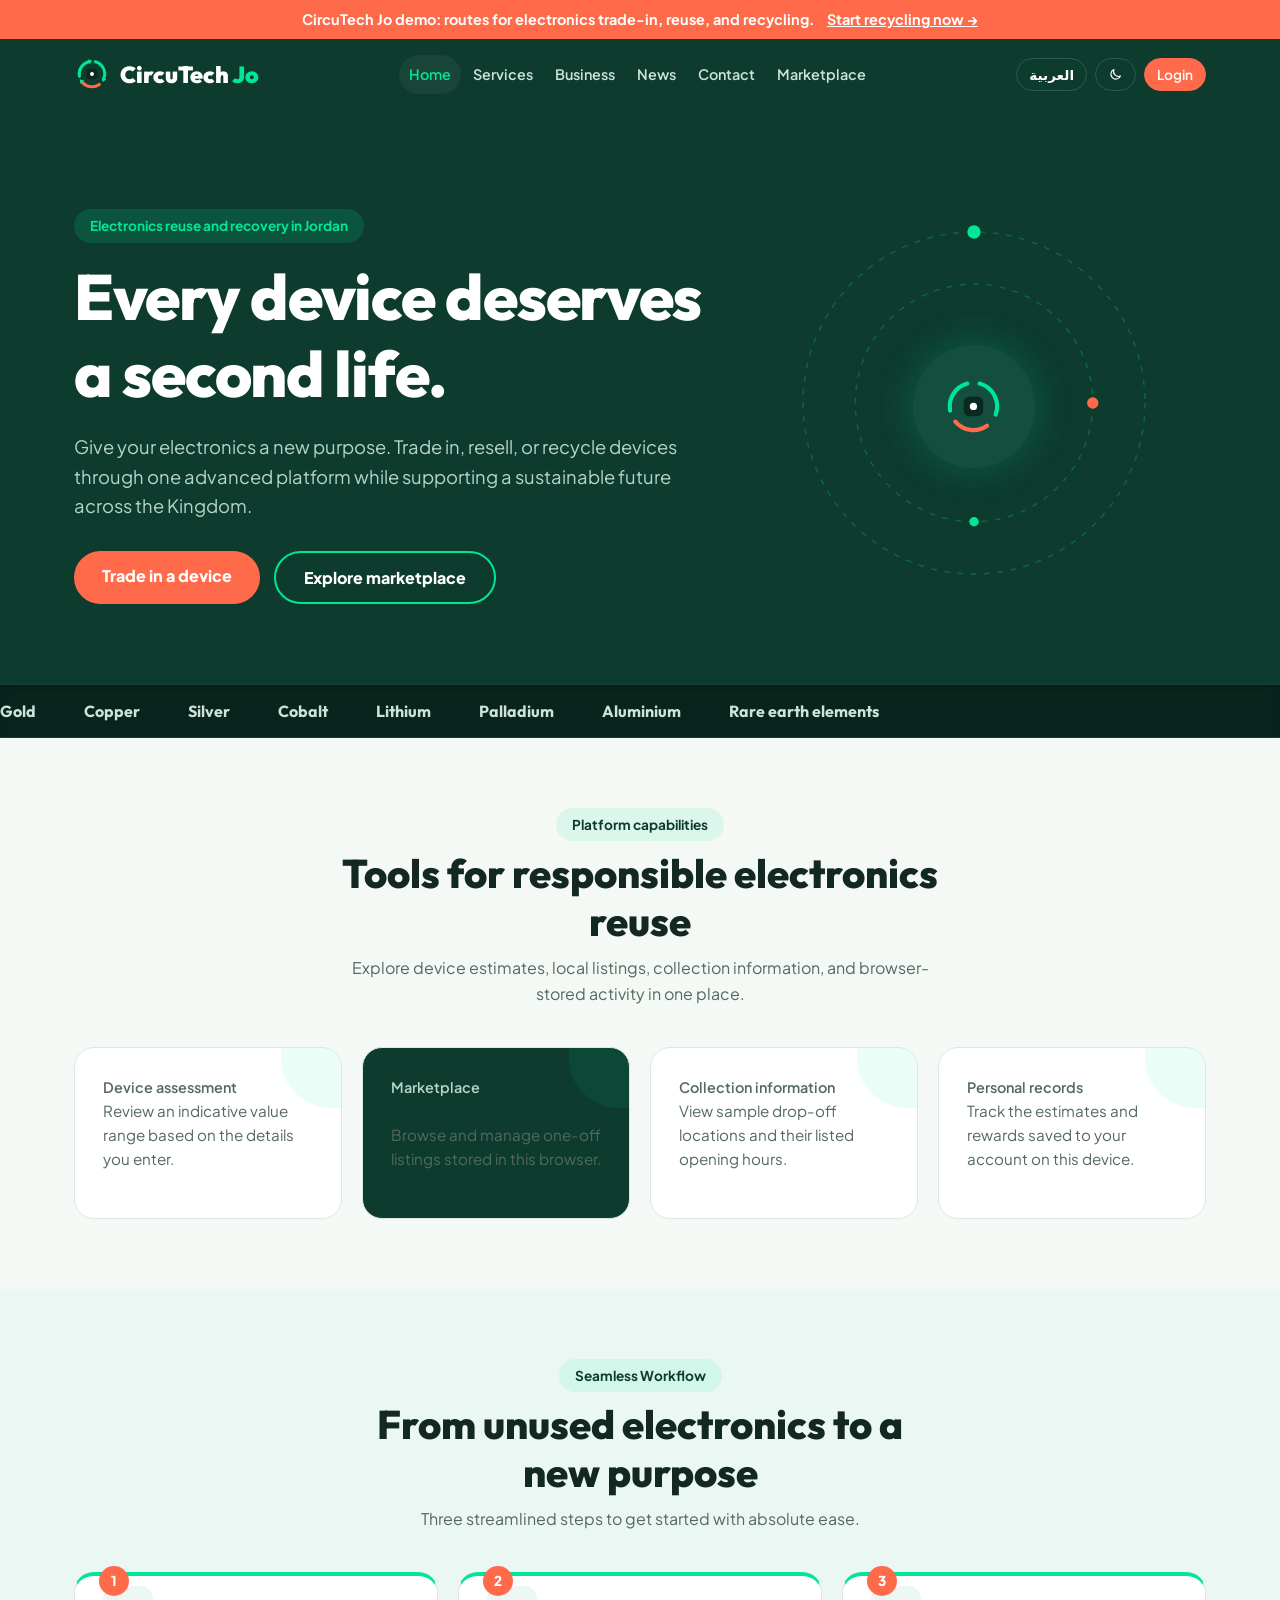
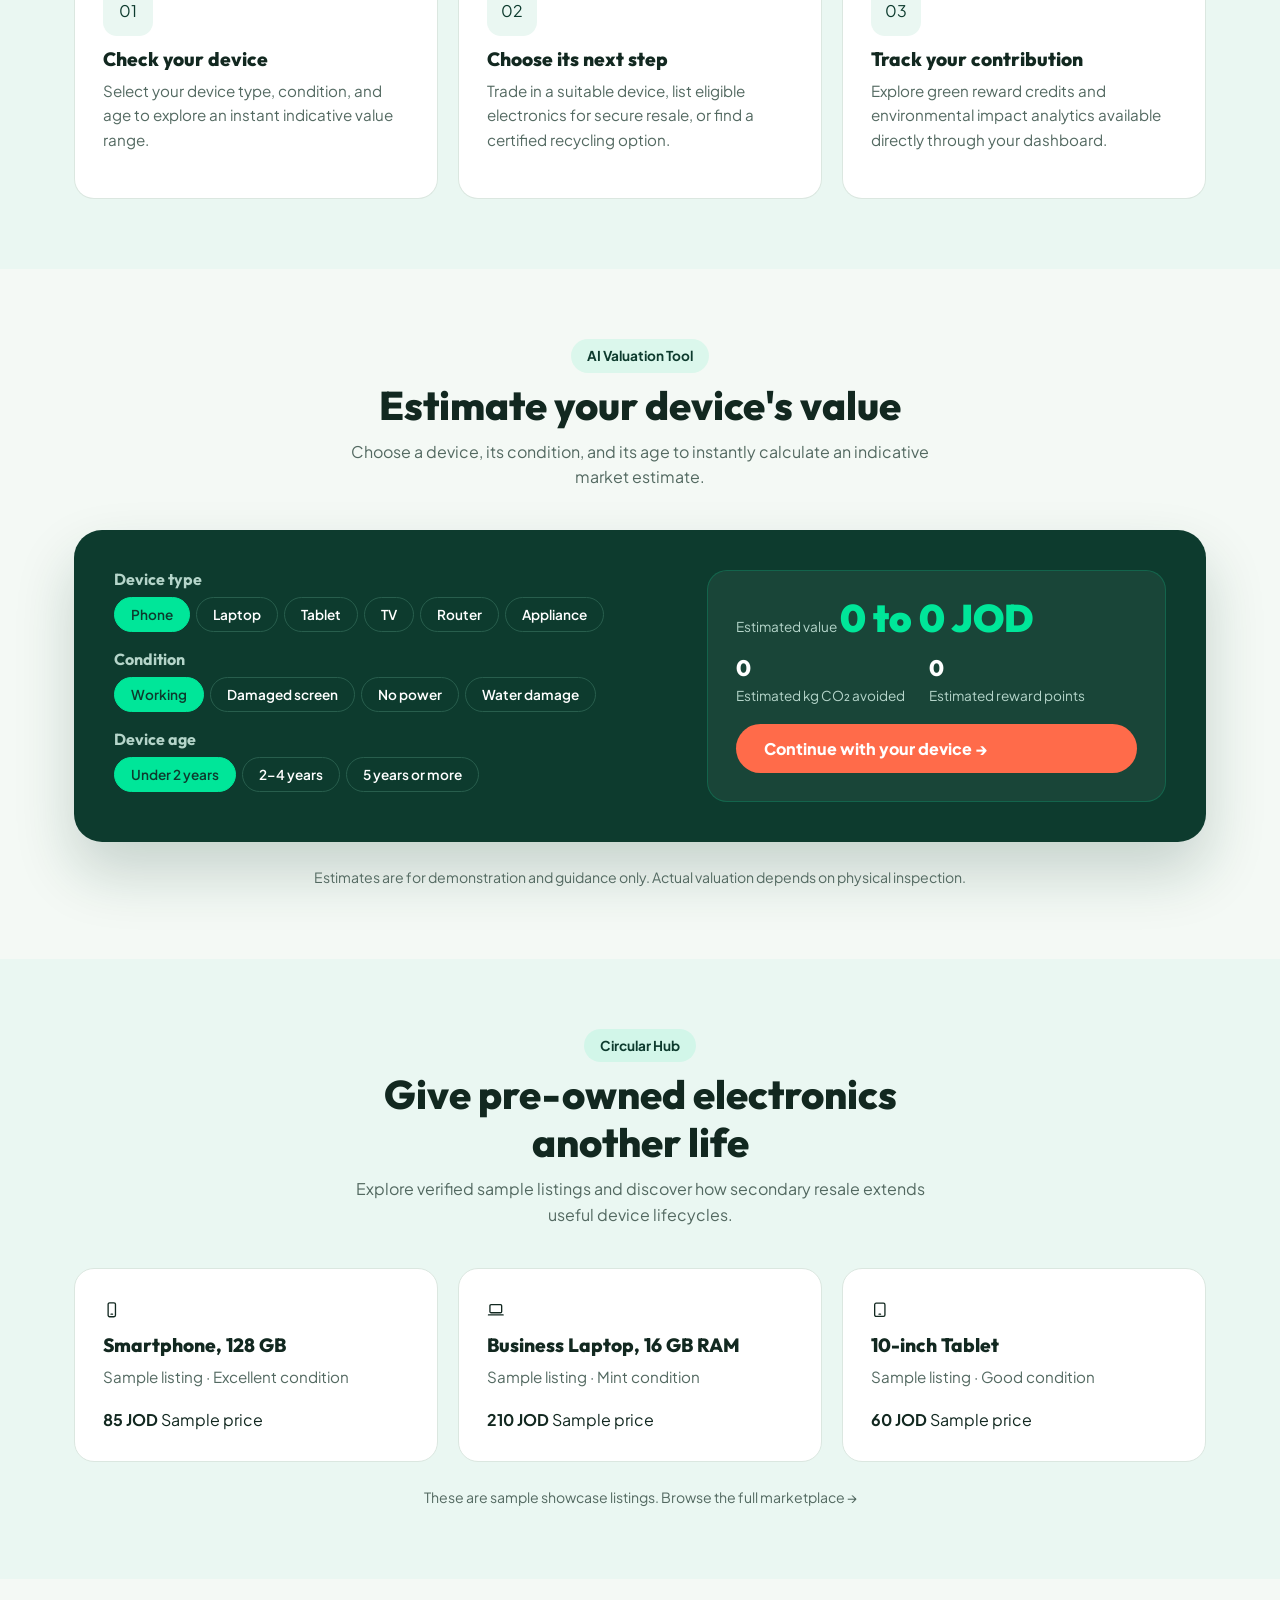
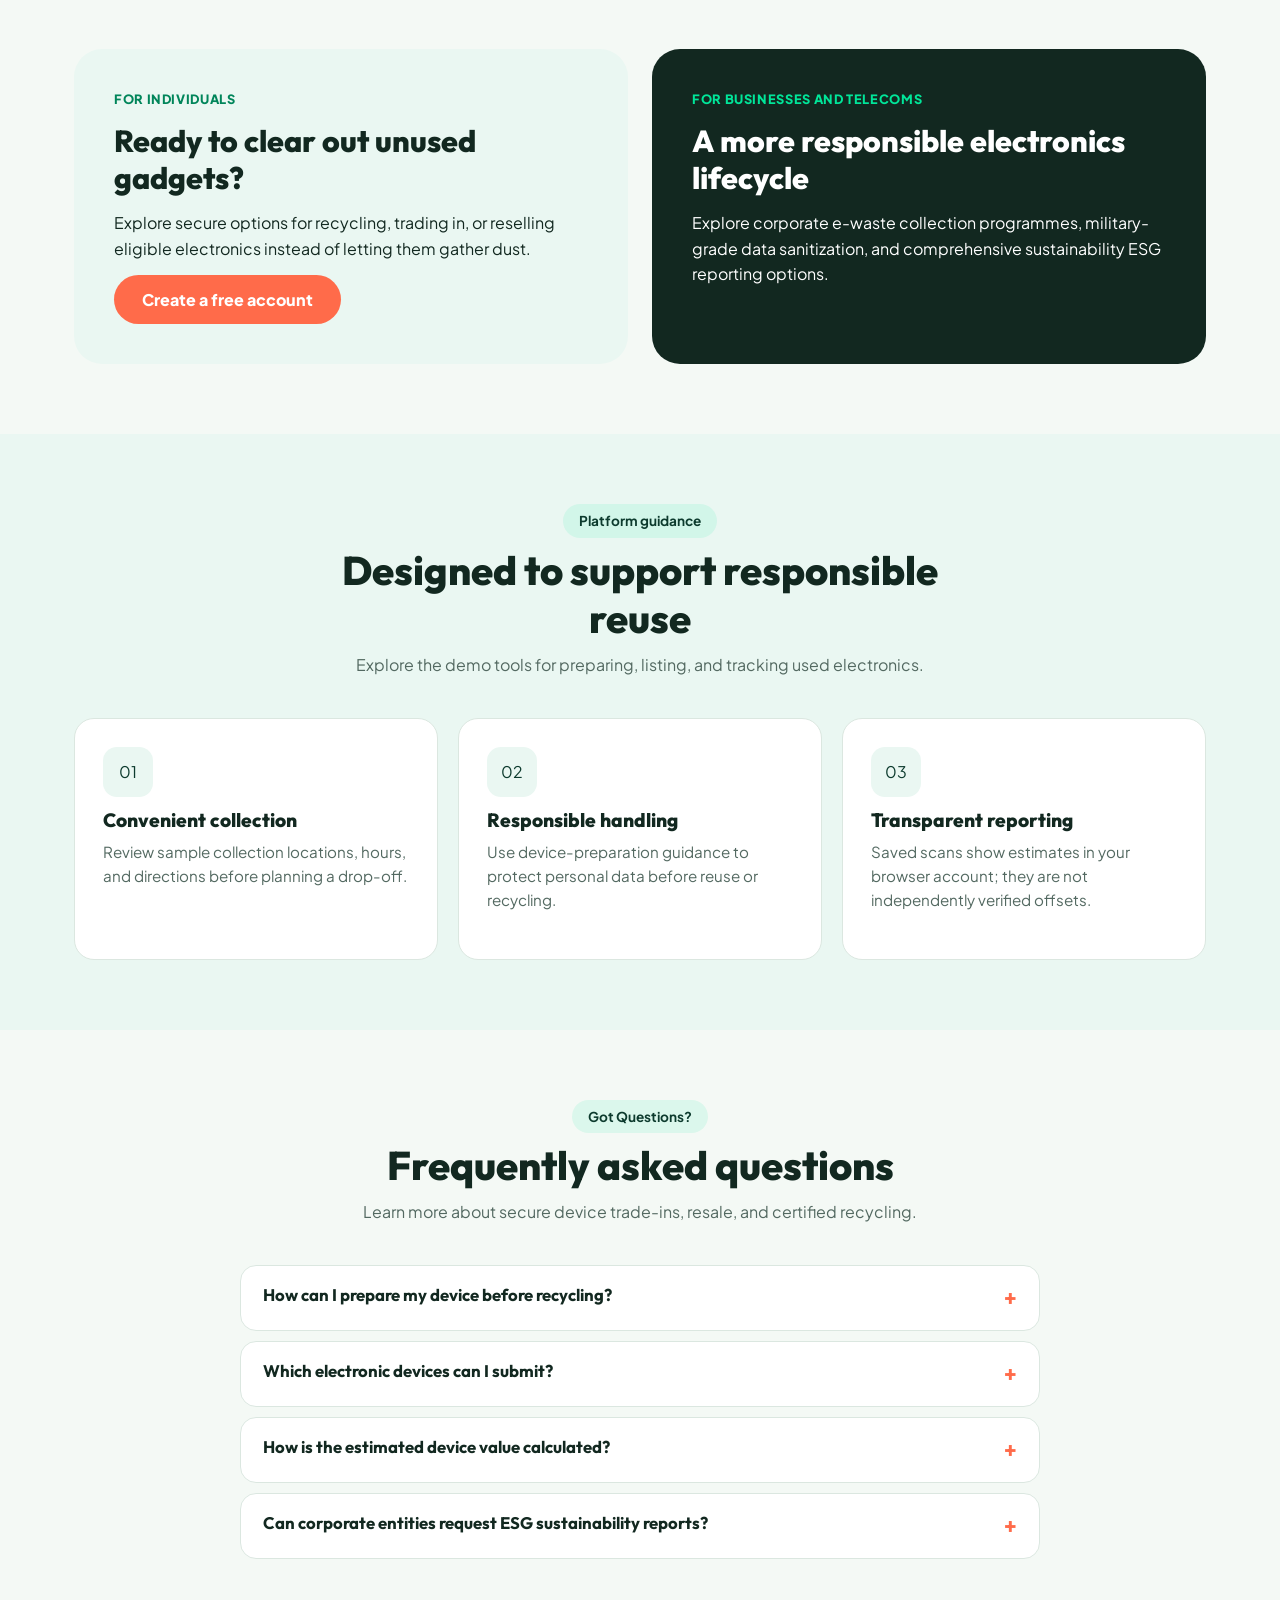
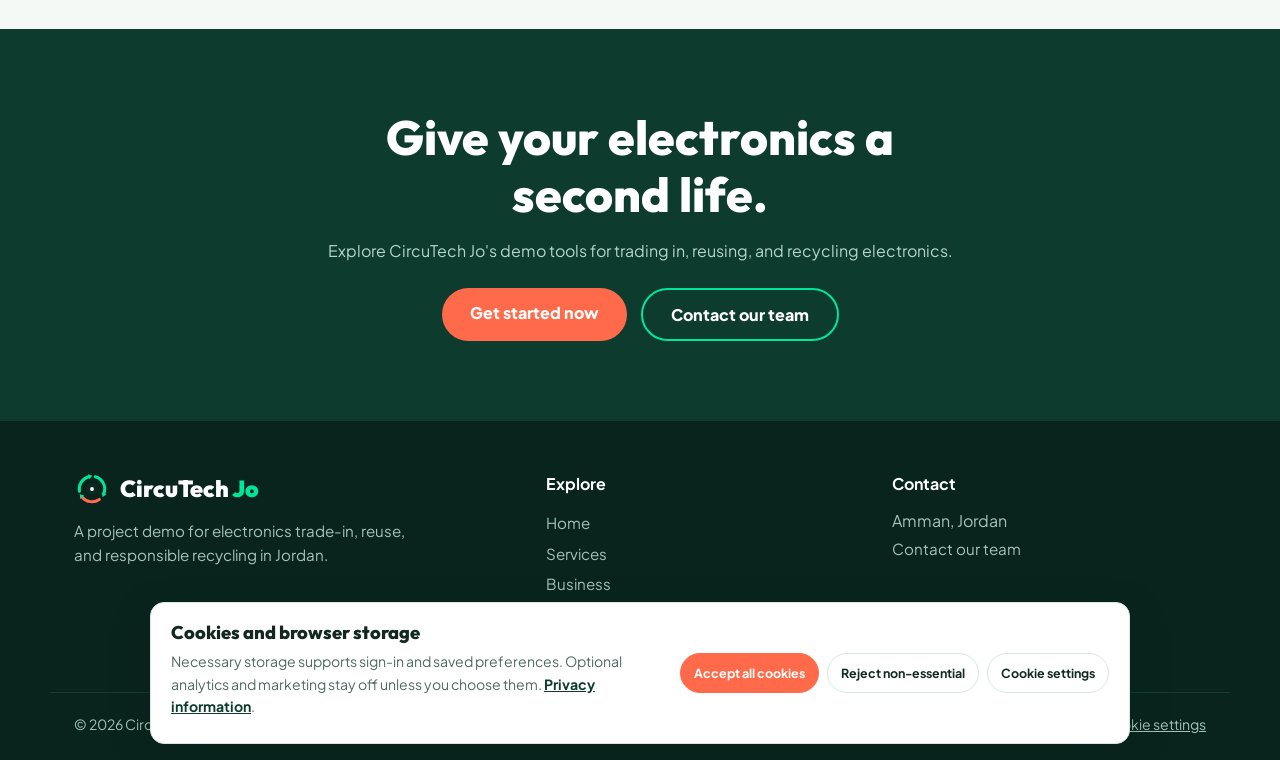
==== commit 3ce96db0: "changeall" ====
--- a/circutech/index.html
+++ b/circutech/index.html
@@ -18,9 +18,9 @@
   <link href="https://fonts.googleapis.com/css2?family=Outfit:wght@600;700;800;900&family=Plus+Jakarta+Sans:wght@400;500;600;700;800&display=swap" rel="stylesheet">
 
   <link rel="stylesheet" href="LandingPage/style.css">
+  <link rel="stylesheet" href="cookie-consent.css">
 
   <script src="LandingPage/script.js" defer></script>
-  <script src="LandingPage/fx.js" defer></script>
 
   <style>
     /* لمسات بصرية إضافية فاخرة وخارقة للرئيسية دون الخروج عن ستايل الـ CSS الأصلي */
@@ -64,7 +64,7 @@
 
   <!-- Announcement -->
   <div class="ann">
-    🚀 Building Jordan's premier sustainable electronics ecosystem. 
+    CircuTech Jo demo: routes for electronics trade-in, reuse, and recycling.
     <a href="loginpage/login.html#register">Start recycling now →</a>
   </div>
 
@@ -135,7 +135,7 @@
       <div class="wrap">
 
         <div class="hero-content">
-          <span class="badge">✨ Jordan's Elite Circular Electronics Network</span>
+          <span class="badge">Electronics reuse and recovery in Jordan</span>
 
           <h1>Every device deserves a second life.</h1>
 
@@ -154,15 +154,6 @@
             </a>
           </div>
 
-          <div class="live" aria-label="Demonstration counter">
-            <span class="dotp" aria-hidden="true"></span>
-            <b id="liveN">0</b>
-            <small>
-              devices rescued today
-              <br>
-              live telemetry stream
-            </small>
-          </div>
         </div>
 
         <div class="orbit" aria-hidden="true">
@@ -198,16 +189,16 @@
     </section>
 
     <!-- Recovered Materials -->
-    <div class="marq" aria-label="Examples of materials recovered from electronics">
+    <div class="marq" aria-label="Materials commonly found in electronics">
       <div class="marq-t" aria-hidden="true">
-        <span>♻ High-Purity Gold</span>
-        <span>♻ Recycled Copper</span>
-        <span>♻ Recovered Silver</span>
-        <span>♻ Certified Cobalt</span>
-        <span>♻ Sustainable Lithium</span>
-        <span>♻ Palladium</span>
-        <span>♻ Aluminium</span>
-        <span>♻ Rare Earth Elements</span>
+        <span>Gold</span>
+        <span>Copper</span>
+        <span>Silver</span>
+        <span>Cobalt</span>
+        <span>Lithium</span>
+        <span>Palladium</span>
+        <span>Aluminium</span>
+        <span>Rare earth elements</span>
       </div>
     </div>
 
@@ -216,39 +207,19 @@
       <div class="wrap">
 
         <div class="head2">
-          <span class="badge" style="background: rgba(0,230,153,0.1); color: var(--g); display: inline-block; margin-bottom: 8px;">Verified Metrics</span>
-          <h2>Making a difference, one device at a time</h2>
+          <span class="badge" style="background: rgba(0,230,153,0.1); color: var(--g); display: inline-block; margin-bottom: 8px;">Platform capabilities</span>
+          <h2>Tools for responsible electronics reuse</h2>
           <p>
-            Responsible electronics recovery helps conserve valuable materials
-            and drastically reduce national electronic waste.
+            Explore device estimates, local listings, collection information, and browser-stored activity in one place.
           </p>
         </div>
 
         <div class="grid4">
-          <div class="card stat sr">
-            <span>Devices rescued</span>
-            <b data-n="25000" data-s="+">0</b>
-          </div>
-
-          <div class="card stat dark sr">
-            <span>CO₂ avoided</span>
-            <b data-n="610000" data-s=" kg">0</b>
-          </div>
-
-          <div class="card stat sr">
-            <span>Voucher value</span>
-            <b data-n="320000" data-s=" JOD">0</b>
-          </div>
-
-          <div class="card stat sr">
-            <span>Collection points</span>
-            <b data-n="40" data-s="+">0</b>
-          </div>
-        </div>
-
-        <p class="note">
-          The figures above represent high-impact demonstration telemetry across our national network.
-        </p>
+          <article class="card stat sr"><span>Device assessment</span><p>Review an indicative value range based on the details you enter.</p></article>
+          <article class="card stat dark sr"><span>Marketplace</span><p>Browse and manage one-off listings stored in this browser.</p></article>
+          <article class="card stat sr"><span>Collection information</span><p>View sample drop-off locations and their listed opening hours.</p></article>
+          <article class="card stat sr"><span>Personal records</span><p>Track the estimates and rewards saved to your account on this device.</p></article>
+        </div>
 
       </div>
     </section>
@@ -399,7 +370,7 @@
               </svg>
             </div>
             <h3>Smartphone, 128 GB</h3>
-            <p>Verified listing · Excellent condition</p>
+            <p>Sample listing · Excellent condition</p>
             <div class="row">
               <b>85 JOD</b>
               <span class="tag2">Sample price</span>
@@ -414,7 +385,7 @@
               </svg>
             </div>
             <h3>Business Laptop, 16 GB RAM</h3>
-            <p>Verified listing · Mint condition</p>
+            <p>Sample listing · Mint condition</p>
             <div class="row">
               <b>210 JOD</b>
               <span class="tag2">Sample price</span>
@@ -429,7 +400,7 @@
               </svg>
             </div>
             <h3>10-inch Tablet</h3>
-            <p>Verified listing · Good condition</p>
+            <p>Sample listing · Good condition</p>
             <div class="row">
               <b>60 JOD</b>
               <span class="tag2">Sample price</span>
@@ -477,9 +448,9 @@
       <div class="wrap">
 
         <div class="head2">
-          <span class="badge" style="background: rgba(0,230,153,0.1); color: var(--g); display: inline-block; margin-bottom: 8px;">Core Standards</span>
-          <h2>Designed around responsible recovery</h2>
-          <p>Explore the elite engineering principles behind our circular framework.</p>
+          <span class="badge" style="background: rgba(0,230,153,0.1); color: var(--g); display: inline-block; margin-bottom: 8px;">Platform guidance</span>
+          <h2>Designed to support responsible reuse</h2>
+          <p>Explore the demo tools for preparing, listing, and tracking used electronics.</p>
         </div>
 
         <div class="grid3">
@@ -488,7 +459,7 @@
             <div class="ic" aria-hidden="true">01</div>
             <h3>Convenient collection</h3>
             <p>
-              Helping citizens and enterprises discover seamless logistics for returning obsolete electronics.
+              Review sample collection locations, hours, and directions before planning a drop-off.
             </p>
           </article>
 
@@ -496,7 +467,7 @@
             <div class="ic" aria-hidden="true">02</div>
             <h3>Responsible handling</h3>
             <p>
-              Guaranteed ecological compliance and advanced data protection throughout the recovery chain.
+              Use device-preparation guidance to protect personal data before reuse or recycling.
             </p>
           </article>
 
@@ -504,7 +475,7 @@
             <div class="ic" aria-hidden="true">03</div>
             <h3>Transparent reporting</h3>
             <p>
-              Presenting verified environmental carbon offsets with precise calculation methodologies.
+              Saved scans show estimates in your browser account; they are not independently verified offsets.
             </p>
           </article>
 
@@ -550,7 +521,7 @@
           <details>
             <summary>Can corporate entities request ESG sustainability reports?</summary>
             <p>
-              Yes! Businesses can partner with our team to obtain verified carbon offset reports and ITAD destruction certificates.
+              The business workspace is a local demo. Contact the CircuTech team for current service and reporting details.
             </p>
           </details>
 
@@ -563,7 +534,7 @@
       <div class="wrap">
         <h2>Give your electronics a second life.</h2>
         <p>
-          Join Jordan's leading green revolution. Start trading in or recycling today.
+          Explore CircuTech Jo's demo tools for trading in, reusing, and recycling electronics.
         </p>
 
         <div class="cta">
@@ -595,8 +566,7 @@
         </a>
 
         <p>
-          An elite platform concept for electronics trade-in, resale, and responsible
-          recycling across Jordan.
+          A project demo for electronics trade-in, reuse, and responsible recycling in Jordan.
         </p>
       </div>
 
@@ -604,7 +574,6 @@
         <h4>Explore</h4>
         <ul>
           <li><a href="index.html">Home</a></li>
-          <li><a href="aboutpage/about.html">About Us</a></li>
           <li><a href="servicespage/services.html">Services</a></li>
           <li><a href="businesspage/business.html">Business</a></li>
           <li><a href="newspage/news.html">News</a></li>
@@ -628,8 +597,8 @@
       <p>© <span id="year">2026</span> CircuTech Jo. All rights reserved.</p>
 
       <div class="f-legal">
-        <a href="contactpage/contact.html">Privacy information</a>
-        <a href="contactpage/contact.html">Terms and enquiries</a>
+        <a href="privacypage/privacy.html">Privacy information</a>
+        <button class="cookie-settings-link" type="button" data-cookie-settings>Cookie settings</button>
       </div>
     </div>
   </footer>
@@ -641,5 +610,15 @@
     </svg>
   </a>
 
+  <aside class="cookie-banner" id="cookieBanner" role="region" aria-label="Cookie and storage choices" hidden>
+    <div class="cookie-copy"><h2>Cookies and browser storage</h2><p>Necessary storage supports sign-in and saved preferences. Optional analytics and marketing stay off unless you choose them. <a href="privacypage/privacy.html">Privacy information</a>.</p><p class="cookie-feedback" id="cookieBannerFeedback" role="status" hidden></p></div>
+    <div class="cookie-actions"><button type="button" data-cookie-action="accept">Accept all cookies</button><button type="button" data-cookie-action="reject">Reject non-essential</button><button type="button" data-cookie-action="settings">Cookie settings</button></div>
+  </aside>
+  <dialog class="cookie-dialog" id="cookieDialog" aria-labelledby="cookieTitle">
+    <h2 id="cookieTitle">Cookie settings</h2><p>Necessary browser storage is always on. No analytics or advertising integration is currently loaded.</p>
+    <form><label class="cookie-choice"><input id="cookieNecessary" type="checkbox" checked disabled><span><strong>Strictly necessary</strong>Required for sign-in, saved app data, and your consent choice.</span></label><label class="cookie-choice"><input id="cookieAnalytics" type="checkbox"><span><strong>Analytics</strong>Optional measurement; no service is connected.</span></label><label class="cookie-choice"><input id="cookieMarketing" type="checkbox"><span><strong>Marketing</strong>Optional advertising; no service is connected.</span></label></form>
+    <p class="cookie-feedback" id="cookieDialogFeedback" role="status" aria-live="polite" hidden></p><div class="cookie-dialog-actions"><button type="button" data-cookie-close>Close</button><button type="button" data-cookie-action="reject">Reject non-essential</button><button type="button" data-cookie-save>Save preferences</button></div>
+  </dialog>
+  <script src="cookie-consent.js"></script>
 </body>
 </html>
--- a/circutech/LandingPage/style.css
+++ b/circutech/LandingPage/style.css
@@ -107,14 +107,6 @@
   background: var(--g);
   position: sticky;
   top: 0;
-  z-index: 50;
-  transition: box-shadow .2s ease;
-}
-
-.nav {
-  background: var(--g);
-  position: sticky;
-  top: 0;
   z-index: 1000;
   width: 100%;
   transition: box-shadow 0.2s ease;
@@ -134,6 +126,11 @@
   position: relative;
 }
 
+.nav .wrap > nav {
+  flex: 1;
+  min-width: 0;
+}
+
 .logo {
   display: flex;
   align-items: center;
@@ -147,7 +144,7 @@
   display: flex;
   align-items: center;
   justify-content: center;
-  gap: 6px;
+  gap: 2px;
   list-style: none;
   margin: 0;
   padding: 0;
@@ -163,7 +160,7 @@
   color: #cce3dc;
   font-weight: 600;
   font-size: 0.9rem;
-  padding: 9px 12px;
+  padding: 8px 10px;
   border-radius: 99px;
   white-space: nowrap;
   transition: var(--transition);
@@ -187,7 +184,7 @@
   align-items: center;
   gap: 10px;
   color: #fff;
-  margin-right: auto;
+  margin-right: 0;
   flex-shrink: 0;
 }
 
@@ -599,7 +596,7 @@
   margin-top: 24px;
   font-size: .88rem;
 }
-/* الأجزاء الداخلية والصفحات الفرعية (About / Segments) */
+/* Segmented content layouts */
 .seg {
   display: grid;
   grid-template-columns: 1fr 1fr;
@@ -636,7 +633,7 @@
   background: #14301f;
   color: #e8f3ec;
 }
-/* صفحات العرض الفرعية مثل About Us مع إزالة الحواف المنحنية ومنع الفراغات (White Space) */
+/* Shared subpage hero layout */
 .page-hero {
   background: var(--g);
   color: #fff;
@@ -678,7 +675,7 @@
   height: 72px;
   stroke-width: 1.2;
 }
-/* أنيميشن بسيط وهادئ لبطاقات قسم About Us والأقسام الداخلية */
+/* Reveal states for shared content blocks */
 .page-body .card, .about-grid > * {
   opacity: 0;
   transform: translateY(12px);
--- a/circutech/cookie-consent.css
+++ b/circutech/cookie-consent.css
@@ -0,0 +1,50 @@
+.cookie-banner {
+  position: fixed;
+  z-index: 3000;
+  right: 16px;
+  bottom: 16px;
+  left: 16px;
+  display: grid;
+  grid-template-columns: minmax(0, 1fr) auto;
+  gap: 18px;
+  align-items: center;
+  width: min(980px, calc(100% - 32px));
+  margin: 0 auto;
+  padding: 18px 20px;
+  border: 1px solid var(--line, #dbe7e0);
+  border-radius: 14px;
+  background: var(--card, #fff);
+  color: var(--ink, #122820);
+  box-shadow: 0 14px 40px rgba(8, 36, 28, .22);
+  font: 400 .88rem/1.6 var(--f, 'Plus Jakarta Sans', sans-serif);
+}
+.cookie-banner[hidden] { display: none; }
+.cookie-copy h2, .cookie-dialog h2 { margin: 0 0 5px; font: 800 1.15rem/1.3 var(--h, 'Outfit', sans-serif); }
+.cookie-copy p, .cookie-dialog > p { margin: 0 0 7px; color: var(--mut, #536961); }
+.cookie-copy a { color: var(--g, #0d3b2e); font-weight: 700; text-decoration: underline; }
+.cookie-actions { display: flex; flex-wrap: wrap; gap: 8px; justify-content: flex-end; }
+.cookie-actions button, .cookie-dialog button { min-height: 40px; padding: 9px 13px; border: 1px solid var(--line, #dbe7e0); border-radius: 99px; background: var(--card, #fff); color: var(--ink, #122820); font: 700 .78rem var(--f, 'Plus Jakarta Sans', sans-serif); cursor: pointer; }
+.cookie-actions button:hover, .cookie-dialog button:hover { border-color: var(--mint, #00e699); }
+.cookie-actions [data-cookie-action="accept"], .cookie-dialog [data-cookie-save] { border-color: var(--coral, #ff6b4a); background: var(--coral, #ff6b4a); color: #fff; }
+.cookie-actions [data-cookie-action="accept"]:hover, .cookie-dialog [data-cookie-save]:hover { background: var(--coral-d, #e05536); }
+.cookie-dialog { width: min(540px, calc(100% - 28px)); max-width: none; max-height: min(90vh, 720px); overflow-y: auto; margin: auto; padding: 24px; border: 1px solid var(--line, #dbe7e0); border-radius: 16px; background: var(--card, #fff); color: var(--ink, #122820); box-shadow: 0 25px 80px rgba(0,0,0,.25); font: 400 .88rem/1.6 var(--f, 'Plus Jakarta Sans', sans-serif); }
+.cookie-dialog::backdrop { background: rgba(5, 20, 14, .6); }
+.cookie-dialog form { display: grid; gap: 10px; margin-top: 18px; }
+.cookie-choice { display: grid; grid-template-columns: 20px minmax(0,1fr); gap: 10px; align-items: start; padding: 12px; border: 1px solid var(--line, #dbe7e0); border-radius: 10px; cursor: pointer; }
+.cookie-choice input { width: 18px; height: 18px; margin: 2px 0 0; accent-color: var(--g, #0d3b2e); }
+.cookie-choice input:disabled { opacity: 1; }
+.cookie-choice strong { display: block; font-size: .85rem; }
+.cookie-choice span { color: var(--mut, #536961); font-size: .78rem; }
+.cookie-choice strong { color: var(--ink, #122820); }
+.cookie-dialog-actions { display: flex; flex-wrap: wrap; justify-content: flex-end; gap: 8px; margin-top: 6px; }
+.cookie-feedback { min-height: 1.3em; margin: 8px 0 0; color: #b42318; font-size: .78rem; font-weight: 700; }
+.cookie-settings-link { border: 0; background: none; color: inherit; font: inherit; text-decoration: underline; cursor: pointer; }
+.cookie-reopen { position: fixed; z-index: 2500; bottom: 14px; left: 14px; padding: 7px 10px; border: 1px solid var(--line, #dbe7e0); border-radius: 99px; background: var(--card, #fff); color: var(--ink, #122820); font: 600 .72rem var(--f, 'Plus Jakarta Sans', sans-serif); }
+.cookie-settings-link:focus-visible, .cookie-dialog button:focus-visible, .cookie-actions button:focus-visible { outline: 2px solid var(--mint, #00e699); outline-offset: 3px; }
+@media (max-width: 680px) {
+  .cookie-banner { grid-template-columns: 1fr; gap: 12px; padding: 16px; }
+  .cookie-actions { justify-content: stretch; }
+  .cookie-actions button { flex: 1 1 150px; }
+  .cookie-dialog { padding: 20px 16px; }
+  .cookie-dialog-actions { display: grid; grid-template-columns: 1fr; }
+}
